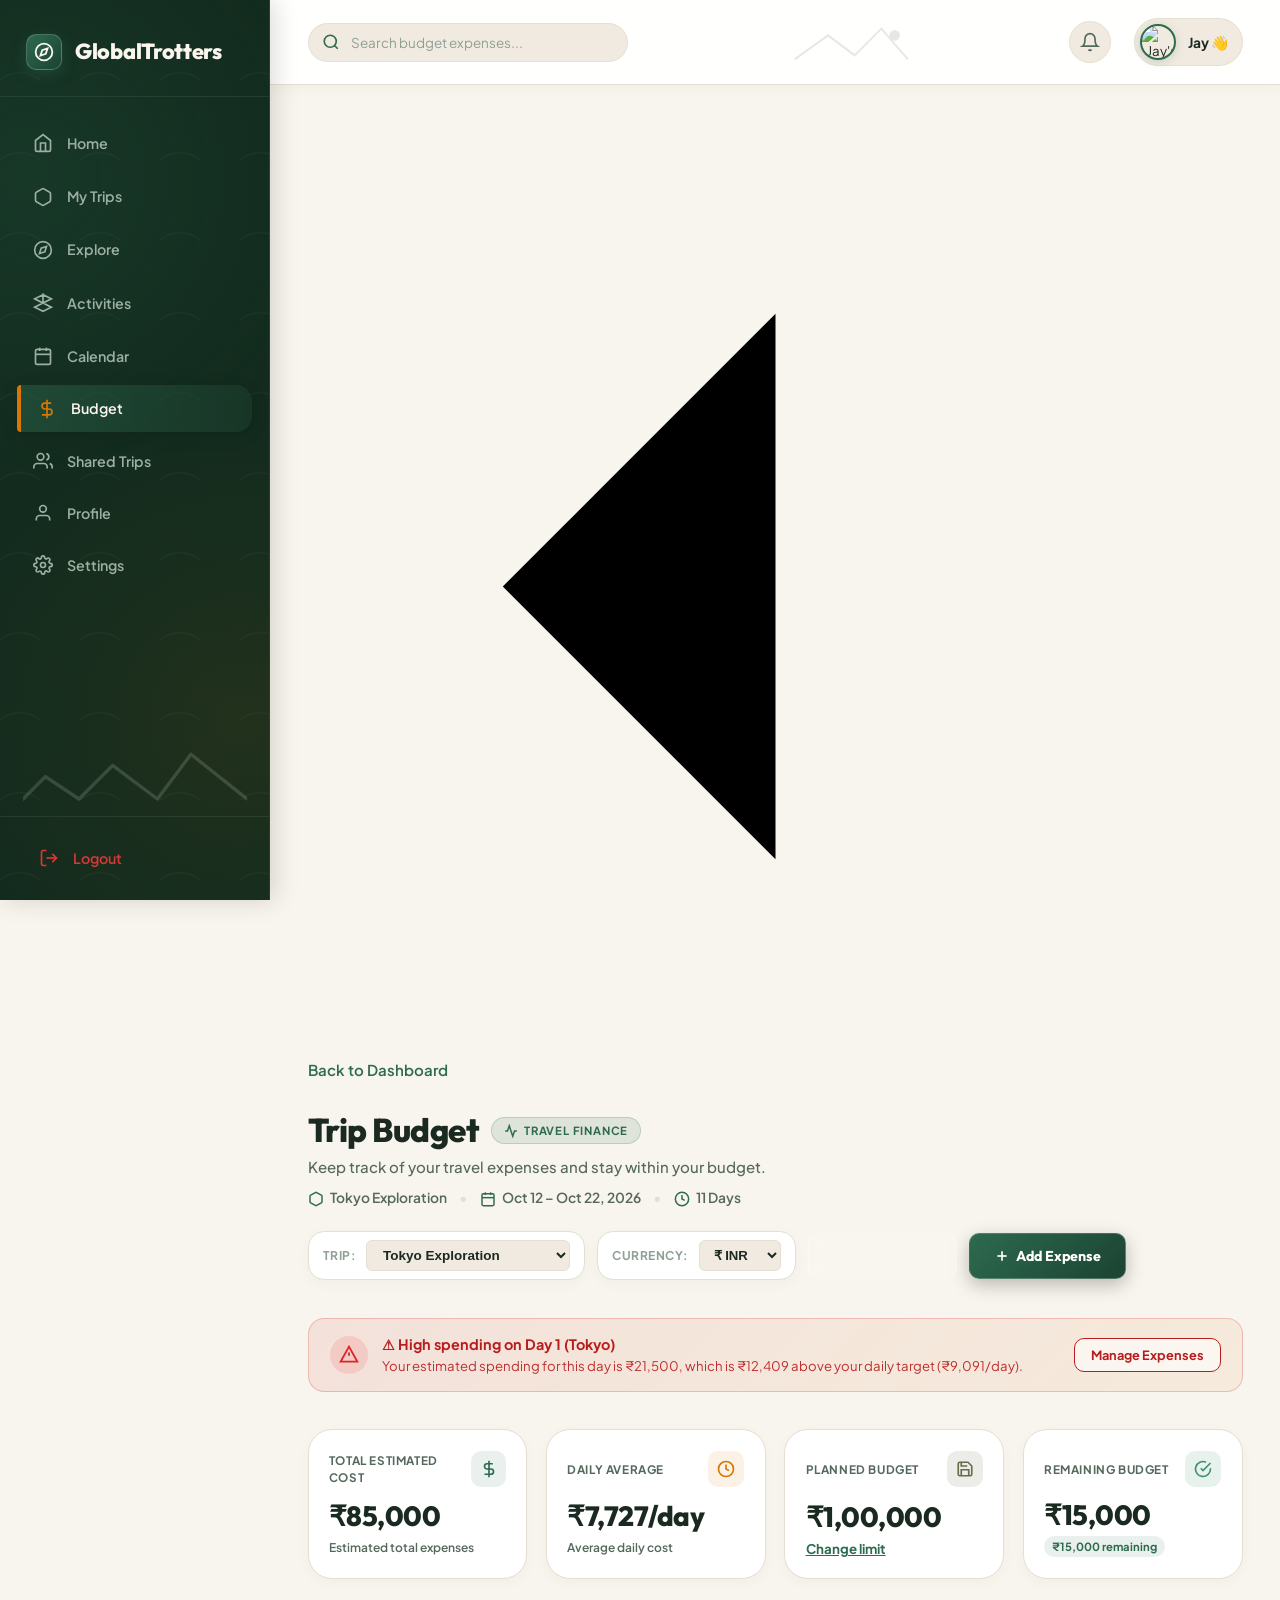
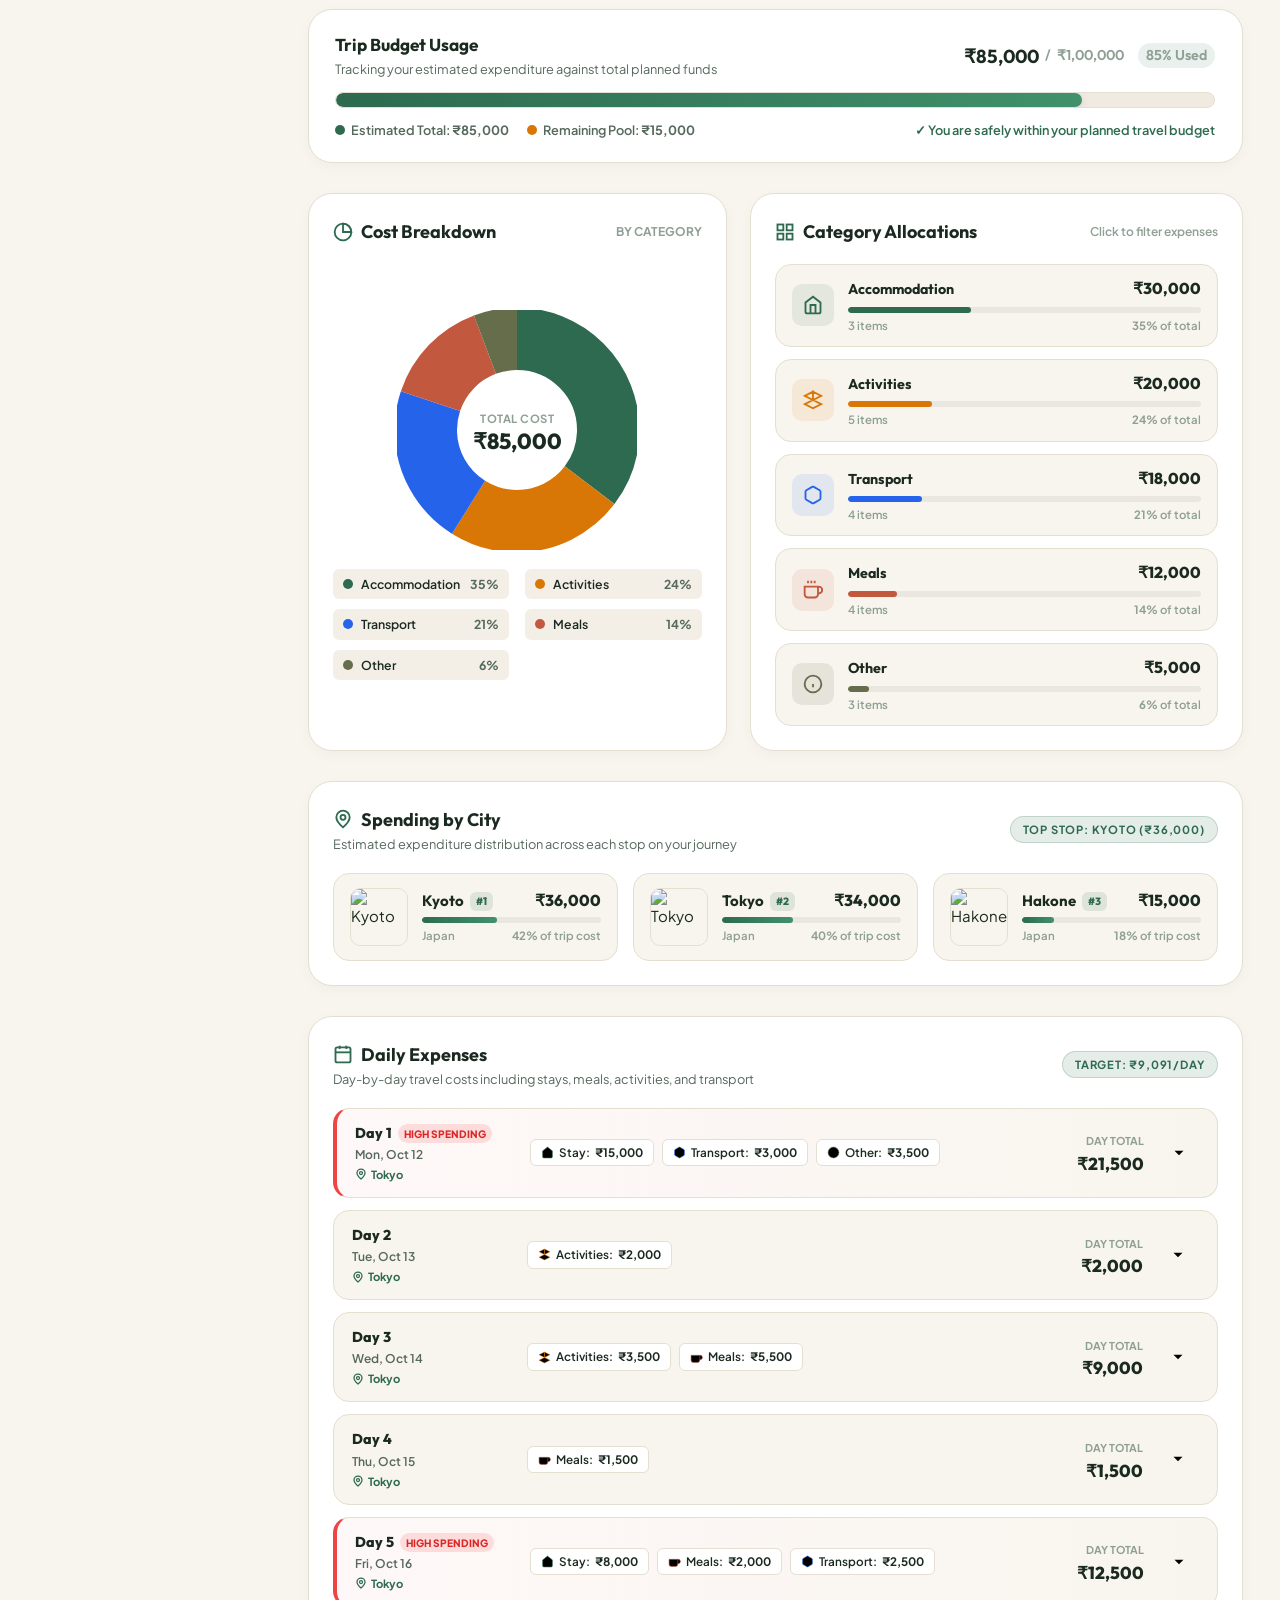
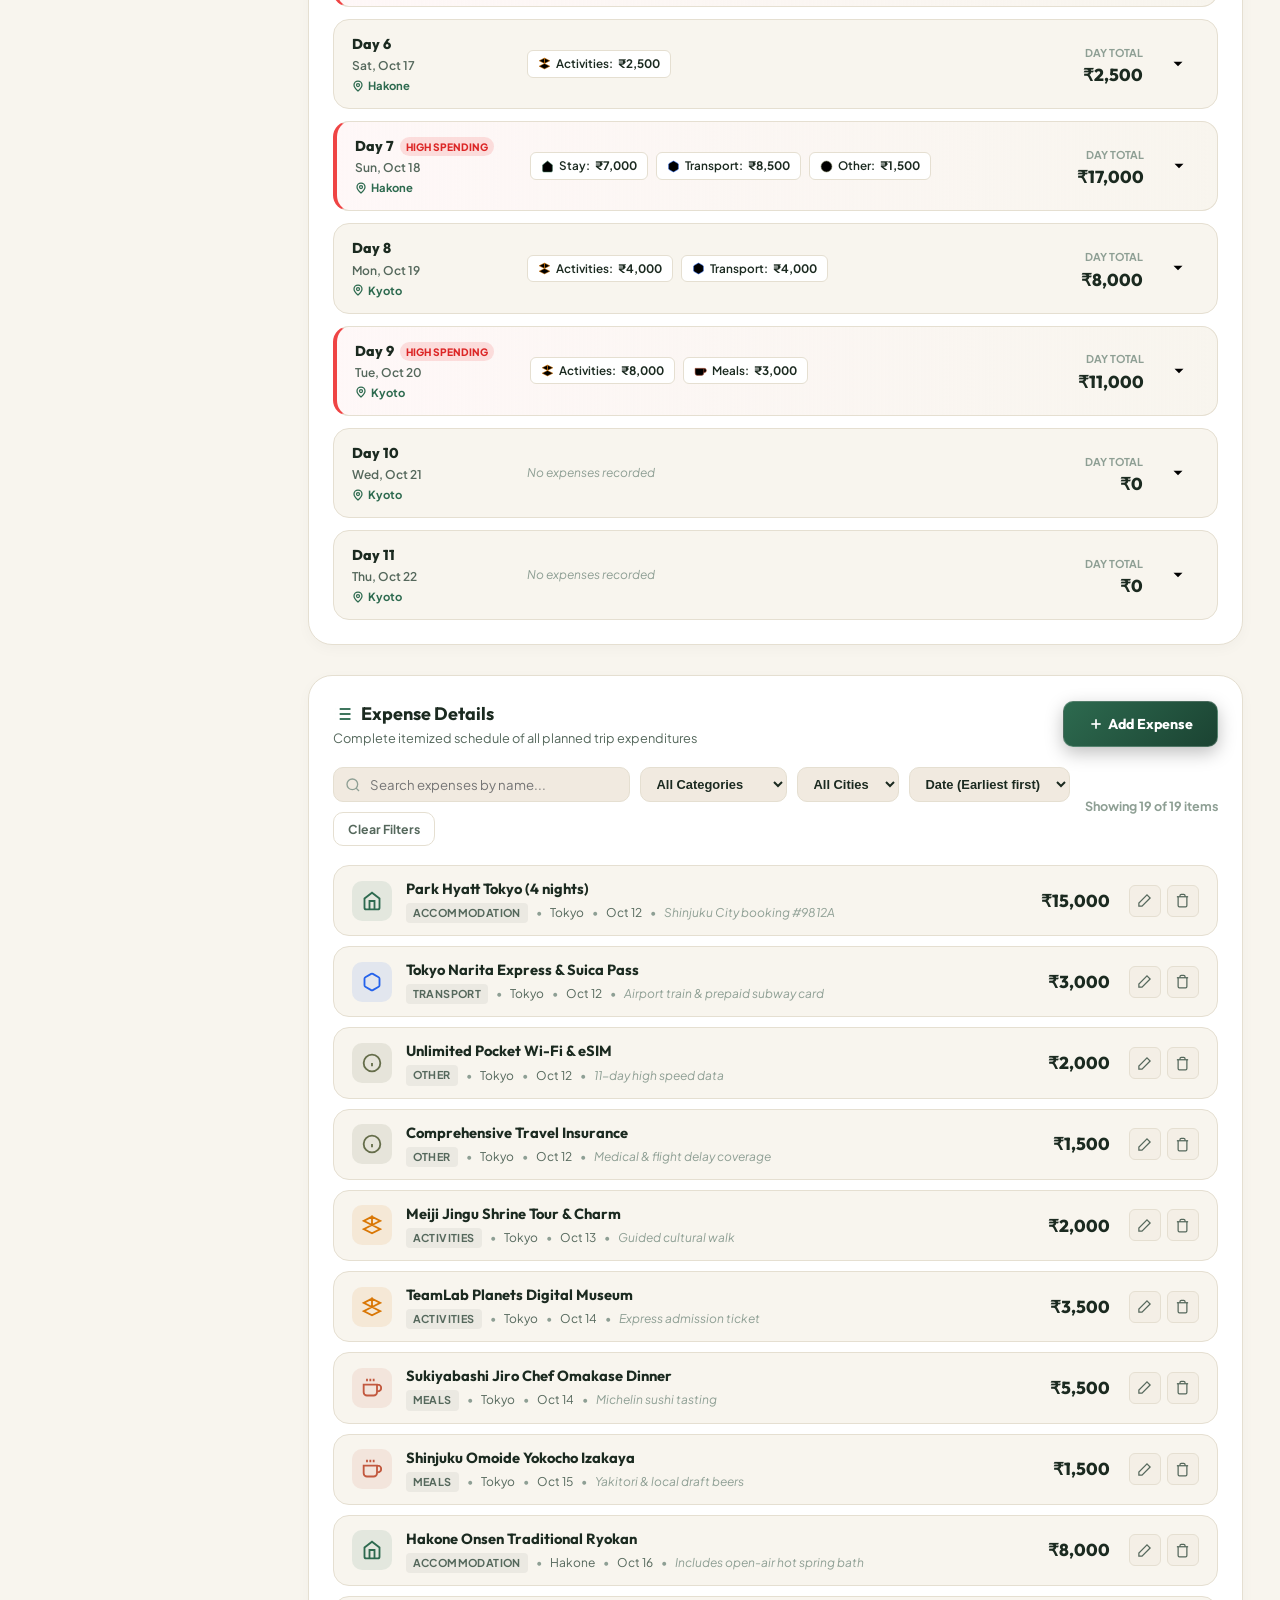
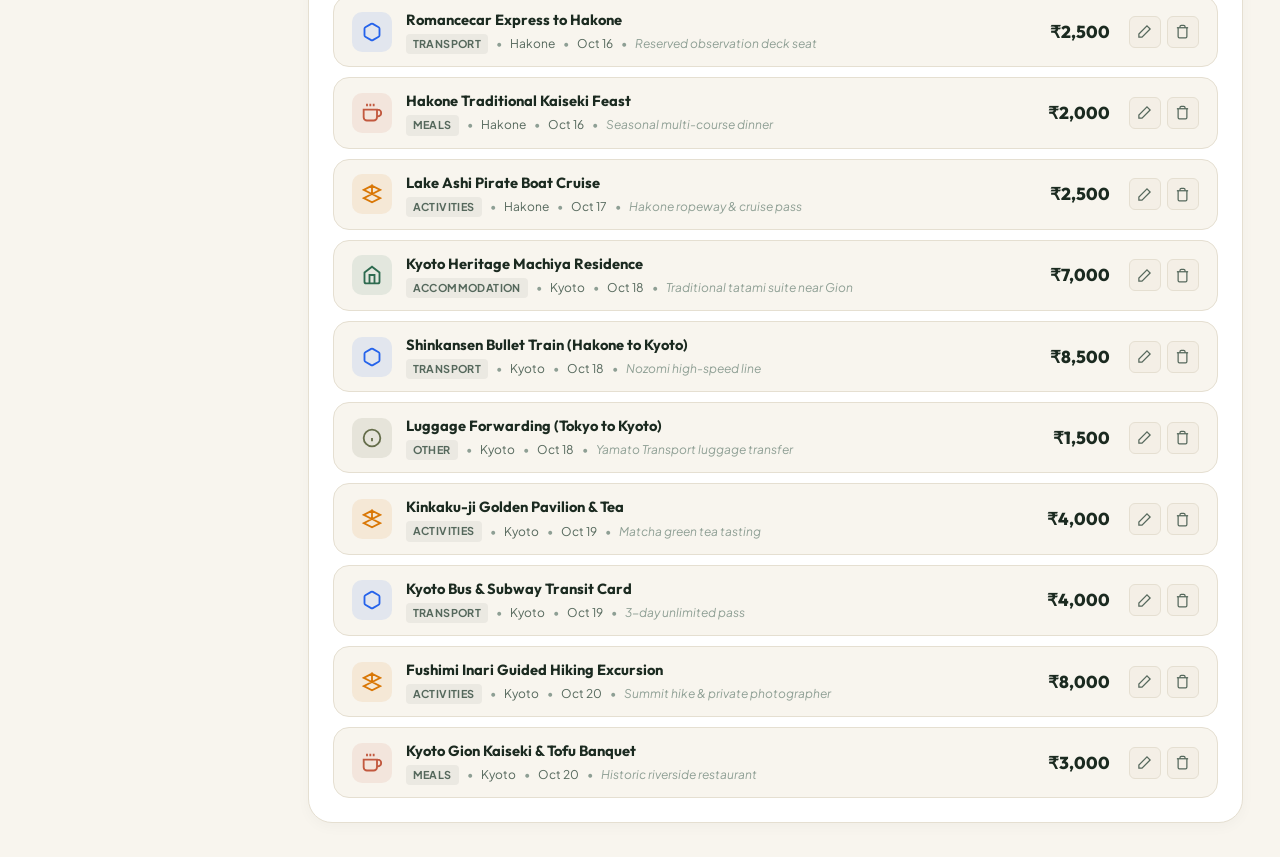
==== budget.html @ d1b59de5 "Trip Budget & Cost Breakdown Screen" ====
<!DOCTYPE html>
<html lang="en">
<head>
  <meta charset="UTF-8">
  <meta name="viewport" content="width=device-width, initial-scale=1.0">
  <meta name="description" content="GlobalTrotters Trip Budget - Track expenses, analyze category breakdowns, and stay on budget.">
  <title>GlobalTrotters - Trip Budget &amp; Cost Breakdown</title>
  <!-- Main design system tokens and sidebar styling -->
  <link rel="stylesheet" href="dashboard.css">
  <!-- Trip Budget specific styling -->
  <link rel="stylesheet" href="budget.css">
</head>
<body>

  <!-- Root Grid Container -->
  <div class="dashboard-container">

    <!-- SIDEBAR (LEFT) - DEEP FOREST GREEN & TRAVEL BRANDING -->
    <aside id="sidebar" class="sidebar">
      <div class="sidebar-logo">
        <div class="logo-icon">
          <svg viewBox="0 0 24 24">
            <circle cx="12" cy="12" r="10"/>
            <polygon points="16.24 7.76 14.12 14.12 7.76 16.24 9.88 9.88 16.24 7.76"/>
          </svg>
        </div>
        <span>GlobalTrotters</span>
      </div>

      <nav class="sidebar-nav" aria-label="Main Navigation">
        <a href="dashboard.html" class="nav-link">
          <svg viewBox="0 0 24 24"><path d="M3 9l9-7 9 7v11a2 2 0 0 1-2 2H5a2 2 0 0 1-2-2z"/><polyline points="9 22 9 12 15 12 15 22"/></svg>
          Home
        </a>
        <a href="dashboard.html" class="nav-link">
          <svg viewBox="0 0 24 24"><path d="M21 16V8a2 2 0 0 0-1-1.73l-7-4a2 2 0 0 0-2 0l-7 4A2 2 0 0 0 3 8v8a2 2 0 0 0 1 1.73l7 4a2 2 0 0 0 2 0l7-4A2 2 0 0 0 21 16z"/></svg>
          My Trips
        </a>
        <a href="explore.html" id="sidebarExploreLink" class="nav-link">
          <svg viewBox="0 0 24 24"><circle cx="12" cy="12" r="10"/><path d="M16.2 7.8l-2 6.4-6.4 2 2-6.4z"/></svg>
          Explore
        </a>
        <a href="activities.html" id="sidebarActivitiesLink" class="nav-link">
          <svg viewBox="0 0 24 24"><polygon points="12 2 2 7 12 12 22 7 12 2 12 12 22 17 12 22 2 17 12 12"/></svg>
          Activities
        </a>
        <button class="nav-link" onclick="showSimulatedAction('Navigated to Calendar')">
          <svg viewBox="0 0 24 24"><rect x="3" y="4" width="18" height="18" rx="2" ry="2"/><line x1="16" y1="2" x2="16" y2="6"/><line x1="8" y1="2" x2="8" y2="6"/><line x1="3" y1="10" x2="21" y2="10"/></svg>
          Calendar
        </button>
        <a href="budget.html" class="nav-link active">
          <svg viewBox="0 0 24 24"><line x1="12" y1="1" x2="12" y2="23"/><path d="M17 5H9.5a3.5 3.5 0 0 0 0 7h5a3.5 3.5 0 0 1 0 7H6"/></svg>
          Budget
        </a>
        <button class="nav-link" onclick="showSimulatedAction('Navigated to Shared Trips')">
          <svg viewBox="0 0 24 24"><path d="M17 21v-2a4 4 0 0 0-4-4H5a4 4 0 0 0-4 4v2"/><circle cx="9" cy="7" r="4"/><path d="M23 21v-2a4 4 0 0 0-3-3.87"/><path d="M16 3.13a4 4 0 0 1 0 7.75"/></svg>
          Shared Trips
        </button>
        <button class="nav-link" onclick="showSimulatedAction('Navigated to Profile')">
          <svg viewBox="0 0 24 24"><path d="M20 21v-2a4 4 0 0 0-4-4H8a4 4 0 0 0-4 4v2"/><circle cx="12" cy="7" r="4"/></svg>
          Profile
        </button>
        <button class="nav-link" onclick="showSimulatedAction('Navigated to Settings')">
          <svg viewBox="0 0 24 24"><circle cx="12" cy="12" r="3"/><path d="M19.4 15a1.65 1.65 0 0 0 .33 1.82l.06.06a2 2 0 1 1-2.83 2.83l-.06-.06a1.65 1.65 0 0 0-1.82-.33 1.65 1.65 0 0 0-1 1.51V21a2 2 0 0 1-4 0v-.09A1.65 1.65 0 0 0 9 19.4a1.65 1.65 0 0 0-1.82.33l-.06.06a2 2 0 1 1-2.83-2.83l.06-.06a1.65 1.65 0 0 0 .33-1.82 1.65 1.65 0 0 0-1.51-1H3a2 2 0 0 1 0-4h.09A1.65 1.65 0 0 0 4.6 9a1.65 1.65 0 0 0-.33-1.82l-.06-.06a2 2 0 1 1 2.83-2.83l.06.06a1.65 1.65 0 0 0 1.82.33H9a1.65 1.65 0 0 0 1-1.51V3a2 2 0 0 1 4 0v.09a1.65 1.65 0 0 0 1 1.51 1.65 1.65 0 0 0 1.82-.33l.06-.06a2 2 0 1 1 2.83 2.83l-.06.06a1.65 1.65 0 0 0-.33 1.82V9a1.65 1.65 0 0 0 1.51 1H21a2 2 0 0 1 0 4h-.09a1.65 1.65 0 0 0-1.51 1z"/></svg>
          Settings
        </button>
      </nav>

      <div class="sidebar-decor" style="padding: 0 1.5rem; opacity: 0.15;">
        <svg viewBox="0 0 100 30" style="width: 100%; fill: none; stroke: #FAF7F0; stroke-width: 1.5;">
          <path d="M0 25 L10 15 L25 25 L40 10 L60 25 L75 5 L100 25" stroke-linecap="round" stroke-linejoin="round"/>
        </svg>
      </div>

      <div class="sidebar-footer">
        <button class="nav-link" onclick="handleLogout()" style="color: var(--error);">
          <svg viewBox="0 0 24 24"><path d="M9 21H5a2 2 0 0 1-2-2V5a2 2 0 0 1 2-2h4"/><polyline points="16 17 21 12 16 7"/><line x1="21" y1="12" x2="9" y2="12"/></svg>
          Logout
        </button>
      </div>
    </aside>

    <!-- MAIN CONTENT AREA -->
    <main class="main-content">
      
      <!-- TOP HEADER BAR -->
      <header class="dashboard-header">
        <div class="header-left">
          <button class="menu-toggle-btn" onclick="toggleSidebar()" aria-label="Toggle Navigation Menu">
            <svg viewBox="0 0 24 24"><line x1="3" y1="12" x2="21" y2="12"/><line x1="3" y1="6" x2="21" y2="6"/><line x1="3" y1="18" x2="21" y2="18"/></svg>
          </button>
          
          <div class="search-bar">
            <svg viewBox="0 0 24 24"><circle cx="11" cy="11" r="8"/><line x1="21" y1="21" x2="16.65" y2="16.65"/></svg>
            <input type="text" id="topbarSearchInput" class="search-input" placeholder="Search budget expenses..." oninput="handleTableSearch(this.value)">
          </div>
        </div>

        <div class="header-decor-img" style="width: 140px; height: 40px; opacity: 0.1; display: flex; align-items: center; justify-content: center;" aria-hidden="true">
          <svg viewBox="0 0 100 30" style="width:100%; height:100%; fill:none; stroke:var(--text-primary); stroke-width: 1.5;">
            <path d="M10 28 L35 10 L55 25 L75 5 L95 28" />
            <circle cx="85" cy="10" r="4" fill="var(--text-primary)" stroke="none"/>
          </svg>
        </div>

        <div class="header-right">
          <!-- Notifications Center -->
          <button class="notification-bell-btn" onclick="toggleNotifications()" aria-label="Toggle notifications dropdown">
            <svg viewBox="0 0 24 24"><path d="M18 8A6 6 0 0 0 6 8c0 7-3 9-3 9h18s-3-2-3-9"/><path d="M13.73 21a2 2 0 0 1-3.46 0"/></svg>
            <span id="bellBadge" class="notification-badge" style="display: none;"></span>
          </button>

          <!-- Notification Dropdown Menu -->
          <div id="notificationDropdown" class="notification-dropdown">
            <div class="notification-header">
              <span>Notifications</span>
              <button class="clear-btn" onclick="clearNotifications()">Dismiss All</button>
            </div>
            <div id="notificationList" class="notification-list">
              <div class="notification-item unread">
                <span class="notification-item-text"><strong>Budget Alert:</strong> Day 4 activities currently exceed your daily target by ₹2,500.</span>
                <span class="notification-item-time">Just now</span>
              </div>
              <div class="notification-item">
                <span class="notification-item-text"><strong>Itinerary Saved:</strong> Latest expenses synced to your travel plan.</span>
                <span class="notification-item-time">1 hour ago</span>
              </div>
            </div>
          </div>

          <!-- User Profile Trigger -->
          <button class="profile-trigger" onclick="showSimulatedAction('Profile configurations clicked')">
            <div class="avatar-wrapper">
              <img src="https://images.unsplash.com/photo-1534528741775-53994a69daeb?auto=format&fit=crop&w=100&q=80" alt="Jay's avatar" class="avatar-img">
            </div>
            <span class="profile-name">Jay 👋</span>
          </button>
        </div>
      </header>

      <!-- WORKSPACE CONTAINER -->
      <div class="workspace-body">
        
        <!-- Back Navigation Link -->
        <div class="back-navigation">
          <a href="dashboard.html" class="btn-back">
            <svg viewBox="0 0 24 24"><line x1="19" y1="12" x2="5" y2="12"/><polyline points="12 19 5 12 12 5"/></svg>
            Back to Dashboard
          </a>
        </div>

        <!-- SKELETON LOADER STATE -->
        <div id="budgetSkeletonLoader" class="budget-skeleton-container">
          <div class="skeleton-pulse skeleton-box" style="height: 90px;"></div>
          <div class="skeleton-overview-row">
            <div class="skeleton-pulse skeleton-box"></div>
            <div class="skeleton-pulse skeleton-box"></div>
            <div class="skeleton-pulse skeleton-box"></div>
            <div class="skeleton-pulse skeleton-box"></div>
          </div>
          <div class="skeleton-pulse skeleton-box" style="height: 110px;"></div>
          <div class="skeleton-split-row">
            <div class="skeleton-pulse skeleton-split-box"></div>
            <div class="skeleton-pulse skeleton-split-box"></div>
          </div>
        </div>

        <!-- ERROR STATE CONTAINER (Hidden by default) -->
        <div id="budgetErrorState" class="budget-empty-state" style="display: none;">
          <div class="budget-empty-illustration" style="color: var(--error); background-color: var(--error-bg);">
            <svg viewBox="0 0 24 24"><circle cx="12" cy="12" r="10"/><line x1="12" y1="8" x2="12" y2="12"/><line x1="12" y1="16" x2="12.01" y2="16"/></svg>
          </div>
          <h3 class="budget-empty-title" id="errorTitle">Unable to Load Trip Budget</h3>
          <p class="budget-empty-subtext" id="errorMessage">We couldn't connect to the travel database. Please check your trip selection and try again.</p>
          <button class="btn-primary" onclick="window.location.reload()">Retry Loading</button>
        </div>

        <!-- MAIN BUDGET WORKSPACE CONTENT (Shown after load) -->
        <div id="budgetMainContent" style="display: none; display: flex; flex-direction: column; gap: 2rem;">
          
          <!-- 1. PAGE HEADER -->
          <header class="budget-page-header">
            <div class="budget-header-meta">
              <div class="budget-page-title-row">
                <h2 class="budget-page-title">Trip Budget</h2>
                <span class="budget-badge-pill">
                  <svg viewBox="0 0 24 24" style="width: 14px; height: 14px; stroke: currentColor; fill: none; stroke-width: 2.5;"><polyline points="22 12 18 12 15 21 9 3 6 12 2 12"/></svg>
                  Travel Finance
                </span>
              </div>
              <p class="budget-page-subtitle">Keep track of your travel expenses and stay within your budget.</p>
              
              <!-- Active Trip Context Strip -->
              <div class="trip-context-strip">
                <div class="trip-context-item">
                  <svg viewBox="0 0 24 24"><path d="M21 16V8a2 2 0 0 0-1-1.73l-7-4a2 2 0 0 0-2 0l-7 4A2 2 0 0 0 3 8v8a2 2 0 0 0 1 1.73l7 4a2 2 0 0 0 2 0l7-4A2 2 0 0 0 21 16z"/></svg>
                  <span id="tripNameText">Tokyo Exploration</span>
                </div>
                <span class="trip-context-divider">•</span>
                <div class="trip-context-item">
                  <svg viewBox="0 0 24 24"><rect x="3" y="4" width="18" height="18" rx="2" ry="2"/><line x1="16" y1="2" x2="16" y2="6"/><line x1="8" y1="2" x2="8" y2="6"/><line x1="3" y1="10" x2="21" y2="10"/></svg>
                  <span id="tripDatesText">12 Oct – 22 Oct 2026</span>
                </div>
                <span class="trip-context-divider">•</span>
                <div class="trip-context-item">
                  <svg viewBox="0 0 24 24"><circle cx="12" cy="12" r="10"/><polyline points="12 6 12 12 16 14"/></svg>
                  <span id="tripDurationText">11 Days</span>
                </div>
              </div>
            </div>

            <!-- Header Actions (Trip Selector, Currency, Add Expense, Edit Budget) -->
            <div class="budget-header-actions">
              <!-- Trip Switcher -->
              <div class="trip-selector-card">
                <label for="tripSelectorSelect">Trip:</label>
                <select id="tripSelectorSelect" class="trip-select-dropdown" onchange="handleTripSwitch(this.value)">
                  <!-- Populated dynamically -->
                </select>
              </div>

              <!-- Currency Switcher -->
              <div class="trip-selector-card">
                <label for="currencySelector">Currency:</label>
                <select id="currencySelector" class="currency-select-dropdown" onchange="handleCurrencyChange(this.value)">
                  <option value="INR" selected>₹ INR</option>
                  <option value="USD">$ USD</option>
                  <option value="EUR">€ EUR</option>
                  <option value="GBP">£ GBP</option>
                </select>
              </div>

              <!-- Action buttons -->
              <button class="btn-secondary" onclick="openEditBudgetModal()" title="Edit trip planned budget">
                <svg viewBox="0 0 24 24" style="width: 16px; height: 16px; stroke: currentColor; fill: none; stroke-width: 2.2; margin-right: 6px;"><path d="M11 4H4a2 2 0 0 0-2 2v14a2 2 0 0 0 2 2h14a2 2 0 0 0 2-2v-7"/><path d="M18.5 2.5a2.121 2.121 0 0 1 3 3L12 15l-4 1 1-4 9.5-9.5z"/></svg>
                Edit Budget
              </button>

              <button class="btn-primary" onclick="openAddExpenseModal()" title="Add new itemized expense">
                <svg viewBox="0 0 24 24" style="width: 16px; height: 16px; stroke: currentColor; fill: none; stroke-width: 2.5; margin-right: 6px;"><line x1="12" y1="5" x2="12" y2="19"/><line x1="5" y1="12" x2="19" y2="12"/></svg>
                Add Expense
              </button>
            </div>
          </header>

          <!-- 2. OVER-BUDGET & SAVINGS ALERTS BANNER -->
          <section id="budgetAlertBanner" class="budget-alert-banner info" style="display: none;">
            <div class="alert-left-content">
              <div class="alert-icon-box">
                <svg id="alertIconSvg" viewBox="0 0 24 24"><circle cx="12" cy="12" r="10"/><line x1="12" y1="8" x2="12" y2="12"/><line x1="12" y1="16" x2="12.01" y2="16"/></svg>
              </div>
              <div class="alert-text-body">
                <strong id="alertHeadingText">Budget Status Alert</strong>
                <p id="alertBodyText">Your estimated spending is within the planned budget.</p>
              </div>
            </div>
            <button class="alert-action-btn" id="alertActionBtn" onclick="openEditBudgetModal()">Adjust Budget</button>
          </section>

          <!-- 3. BUDGET OVERVIEW (4 SUMMARY CARDS) -->
          <section class="budget-overview-grid" aria-label="Budget Overview Metrics">
            
            <!-- Card 1: Total Estimated Cost -->
            <article class="budget-metric-card">
              <div class="metric-card-top">
                <span class="metric-card-label">Total Estimated Cost</span>
                <div class="metric-card-icon icon-estimated">
                  <svg viewBox="0 0 24 24"><line x1="12" y1="1" x2="12" y2="23"/><path d="M17 5H9.5a3.5 3.5 0 0 0 0 7h5a3.5 3.5 0 0 1 0 7H6"/></svg>
                </div>
              </div>
              <div class="metric-card-value" id="cardTotalEstimatedCost">₹85,000</div>
              <div class="metric-card-sub" style="color: var(--text-secondary);">
                <span>Estimated total expenses</span>
              </div>
            </article>

            <!-- Card 2: Daily Average -->
            <article class="budget-metric-card">
              <div class="metric-card-top">
                <span class="metric-card-label">Daily Average</span>
                <div class="metric-card-icon icon-daily">
                  <svg viewBox="0 0 24 24"><circle cx="12" cy="12" r="10"/><polyline points="12 6 12 12 16 14"/></svg>
                </div>
              </div>
              <div class="metric-card-value" id="cardDailyAverageCost">₹7,083/day</div>
              <div class="metric-card-sub" style="color: var(--text-secondary);">
                <span>Average daily cost</span>
              </div>
            </article>

            <!-- Card 3: Planned Budget -->
            <article class="budget-metric-card">
              <div class="metric-card-top">
                <span class="metric-card-label">Planned Budget</span>
                <div class="metric-card-icon icon-planned">
                  <svg viewBox="0 0 24 24"><path d="M19 21H5a2 2 0 0 1-2-2V5a2 2 0 0 1 2-2h11l5 5v11a2 2 0 0 1-2 2z"/><polyline points="17 21 17 13 7 13 7 21"/><polyline points="7 3 7 8 15 8"/></svg>
                </div>
              </div>
              <div class="metric-card-value" id="cardPlannedBudget">₹100,000</div>
              <div class="metric-card-sub">
                <button onclick="openEditBudgetModal()" style="background: none; border: none; color: var(--primary); font-weight: 700; cursor: pointer; text-decoration: underline; padding: 0;">Change limit</button>
              </div>
            </article>

            <!-- Card 4: Remaining Budget -->
            <article class="budget-metric-card">
              <div class="metric-card-top">
                <span class="metric-card-label">Remaining Budget</span>
                <div class="metric-card-icon icon-remaining">
                  <svg viewBox="0 0 24 24"><path d="M22 11.08V12a10 10 0 1 1-5.93-9.14"/><polyline points="22 4 12 14.01 9 11.01"/></svg>
                </div>
              </div>
              <div class="metric-card-value" id="cardRemainingBudget">₹15,000</div>
              <div class="metric-card-sub" id="cardRemainingSubContainer">
                <span class="status-pill-remaining" id="cardRemainingStatusPill">Within Budget</span>
              </div>
            </article>

          </section>

          <!-- 4. TRIP BUDGET USAGE PROGRESS BAR -->
          <section class="budget-progress-section" aria-label="Trip Budget Usage Progress">
            <div class="budget-progress-header">
              <div class="progress-header-left">
                <h3>Trip Budget Usage</h3>
                <p>Tracking your estimated expenditure against total planned funds</p>
              </div>
              <div class="progress-amount-ratio">
                <strong id="progressRatioSpent">₹85,000</strong>
                <span>/</span>
                <span id="progressRatioTotal">₹100,000</span>
                <span class="status-pill-remaining" id="progressPercentBadge" style="margin-left: 8px;">85% Used</span>
              </div>
            </div>

            <!-- Multi-colored visual bar -->
            <div class="budget-progress-track">
              <div id="budgetProgressBarFill" class="budget-progress-fill status-good" style="width: 85%;"></div>
            </div>

            <div class="budget-progress-meta-row">
              <div class="progress-legend-items">
                <div class="progress-legend-item">
                  <span class="legend-dot" style="background-color: var(--primary);"></span>
                  <span>Estimated Total: <strong id="progressMetaSpent">₹85,000</strong></span>
                </div>
                <div class="progress-legend-item">
                  <span class="legend-dot" style="background-color: var(--accent);"></span>
                  <span>Remaining Pool: <strong id="progressMetaRemaining">₹15,000</strong></span>
                </div>
              </div>
              <div id="progressStatusGuidance" style="font-weight: 600; color: var(--primary);">
                ✓ Your trip plan is currently within budget
              </div>
            </div>
          </section>

          <!-- 5. COST BREAKDOWN & DONUT CHART SPLIT GRID -->
          <section class="cost-breakdown-split-grid" aria-label="Cost Breakdown by Category">
            
            <!-- Left Card: Category Breakdown Chart -->
            <article class="breakdown-chart-card">
              <div class="section-card-title-row">
                <h3 class="section-card-title">
                  <svg viewBox="0 0 24 24"><circle cx="12" cy="12" r="10"/><path d="M12 2a10 10 0 0 1 10 10h-10z"/></svg>
                  Cost Breakdown
                </h3>
                <span style="font-size: 0.8rem; font-weight: 700; color: var(--text-muted);">BY CATEGORY</span>
              </div>

              <!-- Interactive Donut Chart -->
              <div class="chart-visual-wrapper">
                <div class="donut-svg-container">
                  <svg class="donut-svg" id="donutSvg" viewBox="0 0 100 100">
                    <!-- Segments rendered dynamically by JS -->
                  </svg>
                  <div class="donut-center-info">
                    <span class="donut-center-label">Total Cost</span>
                    <span class="donut-center-amount" id="donutCenterAmount">₹85,000</span>
                  </div>
                </div>

                <!-- Dynamic Chart Legend Grid -->
                <div class="chart-legend-grid" id="chartLegendGrid">
                  <!-- Populated dynamically -->
                </div>
              </div>
            </article>

            <!-- Right Card: Category Details with Mini Progress Bars -->
            <article class="breakdown-categories-card">
              <div class="section-card-title-row">
                <h3 class="section-card-title">
                  <svg viewBox="0 0 24 24"><rect x="3" y="3" width="7" height="7"/><rect x="14" y="3" width="7" height="7"/><rect x="14" y="14" width="7" height="7"/><rect x="3" y="14" width="7" height="7"/></svg>
                  Category Allocations
                </h3>
                <span style="font-size: 0.8rem; font-weight: 600; color: var(--text-muted);">Click to filter expenses</span>
              </div>

              <!-- 5 Categories List -->
              <div class="categories-list-grid" id="categoryDetailsGrid">
                <!-- Populated dynamically by budget.js -->
              </div>
            </article>

          </section>

          <!-- 6. SPENDING BY CITY SECTION -->
          <section class="city-spending-section" aria-label="Spending by City">
            <div class="section-card-title-row">
              <div>
                <h3 class="section-card-title">
                  <svg viewBox="0 0 24 24"><path d="M12 2a8 8 0 0 0-8 8c0 5.25 8 12 8 12s8-6.75 8-12a8 8 0 0 0-8-8z"/><circle cx="12" cy="10" r="3"/></svg>
                  Spending by City
                </h3>
                <p style="font-size: 0.85rem; color: var(--text-secondary); margin-top: 2px;">Estimated expenditure distribution across each stop on your journey</p>
              </div>
              <span class="budget-badge-pill" id="mostExpensiveCityBadge">Top Stop: Loading...</span>
            </div>

            <!-- City horizontal cards grid -->
            <div class="city-spending-grid" id="citySpendingGrid">
              <!-- Populated dynamically by budget.js -->
            </div>
          </section>

          <!-- 7. DAILY COST BREAKDOWN ("DAILY EXPENSES") SECTION -->
          <section class="daily-expenses-section" aria-label="Daily Expenses Breakdown">
            <div class="section-card-title-row">
              <div>
                <h3 class="section-card-title">
                  <svg viewBox="0 0 24 24"><rect x="3" y="4" width="18" height="18" rx="2" ry="2"/><line x1="16" y1="2" x2="16" y2="6"/><line x1="8" y1="2" x2="8" y2="6"/><line x1="3" y1="10" x2="21" y2="10"/></svg>
                  Daily Expenses
                </h3>
                <p style="font-size: 0.85rem; color: var(--text-secondary); margin-top: 2px;">Day-by-day travel costs including stays, meals, activities, and transport</p>
              </div>
              <div style="display: flex; align-items: center; gap: 8px;">
                <span class="budget-badge-pill" id="dailyBudgetLimitBadge">Target: ₹7,083/day</span>
              </div>
            </div>

            <!-- Daily Visual Cards List -->
            <div class="daily-cards-container" id="dailyExpensesContainer">
              <!-- Populated dynamically by budget.js -->
            </div>
          </section>

          <!-- 8. EXPENSE DETAILS (FILTERABLE & SEARCHABLE ITEM LIST) -->
          <section class="expense-details-section" aria-label="Itemized Expense Details">
            <div class="section-card-title-row">
              <div>
                <h3 class="section-card-title">
                  <svg viewBox="0 0 24 24"><line x1="8" y1="6" x2="21" y2="6"/><line x1="8" y1="12" x2="21" y2="12"/><line x1="8" y1="18" x2="21" y2="18"/><line x1="3" y1="6" x2="3.01" y2="6"/><line x1="3" y1="12" x2="3.01" y2="12"/><line x1="3" y1="18" x2="3.01" y2="18"/></svg>
                  Expense Details
                </h3>
                <p style="font-size: 0.85rem; color: var(--text-secondary); margin-top: 2px;">Complete itemized schedule of all planned trip expenditures</p>
              </div>
              <button class="btn-primary" onclick="openAddExpenseModal()">
                <svg viewBox="0 0 24 24" style="width:16px; height:16px; fill:none; stroke:currentColor; stroke-width:2.5; margin-right:4px;"><line x1="12" y1="5" x2="12" y2="19"/><line x1="5" y1="12" x2="19" y2="12"/></svg>
                Add Expense
              </button>
            </div>

            <!-- Filter Toolbar -->
            <div class="filter-toolbar-row" id="expenseFilterToolbar">
              <div class="filter-toolbar-left">
                <!-- Search box -->
                <div class="filter-search-box">
                  <svg viewBox="0 0 24 24"><circle cx="11" cy="11" r="8"/><line x1="21" y1="21" x2="16.65" y2="16.65"/></svg>
                  <input type="text" id="expenseSearchInput" class="filter-search-input" placeholder="Search expenses by name..." oninput="handleTableSearch(this.value)">
                </div>

                <!-- Category Filter Dropdown -->
                <select id="filterCategorySelect" class="filter-select" onchange="handleTableCategoryFilter(this.value)">
                  <option value="All">All Categories</option>
                  <option value="Transport">Transport</option>
                  <option value="Accommodation">Accommodation</option>
                  <option value="Activities">Activities</option>
                  <option value="Meals">Meals</option>
                  <option value="Other">Other</option>
                </select>

                <!-- City Filter Dropdown -->
                <select id="filterCitySelect" class="filter-select" onchange="handleTableCityFilter(this.value)">
                  <option value="All">All Cities</option>
                  <!-- Populated dynamically -->
                </select>

                <!-- Sort dropdown -->
                <select id="sortExpensesSelect" class="filter-select" onchange="handleTableSort(this.value)">
                  <option value="date_asc">Date (Earliest first)</option>
                  <option value="date_desc">Date (Latest first)</option>
                  <option value="cost_desc">Highest Cost</option>
                  <option value="cost_asc">Lowest Cost</option>
                  <option value="name_asc">Name A-Z</option>
                </select>

                <button class="btn-clear-table-filters" onclick="clearTableFilters()">Clear Filters</button>
              </div>

              <div class="filter-toolbar-right">
                <span id="tableItemCountText" style="font-size: 0.84rem; font-weight: 700; color: var(--text-muted);">Showing 0 items</span>
              </div>
            </div>

            <!-- Itemized Expenses List -->
            <div class="expense-items-list" id="expenseItemsList">
              <!-- Populated dynamically by budget.js -->
            </div>

            <!-- Empty Search Results in Table -->
            <div id="emptyTableState" class="budget-empty-state" style="display: none; padding: 2.5rem 1rem;">
              <div class="budget-empty-illustration" style="width: 52px; height: 52px;">
                <svg viewBox="0 0 24 24"><circle cx="11" cy="11" r="8"/><line x1="21" y1="21" x2="16.65" y2="16.65"/></svg>
              </div>
              <h4 class="budget-empty-title" style="font-size: 1.15rem;">No matching expenses found</h4>
              <p class="budget-empty-subtext" style="font-size: 0.85rem; margin-bottom: 1rem;">Try adjusting your filter keywords or category selection.</p>
              <button class="btn-secondary" onclick="clearTableFilters()">Reset Filters</button>
            </div>
          </section>

          <!-- 9. OVERALL TRIP EMPTY STATE (Shown only if trip has 0 expenses) -->
          <div id="budgetZeroState" class="budget-empty-state" style="display: none;">
            <div class="budget-empty-illustration">
              <svg viewBox="0 0 24 24"><line x1="12" y1="1" x2="12" y2="23"/><path d="M17 5H9.5a3.5 3.5 0 0 0 0 7h5a3.5 3.5 0 0 1 0 7H6"/></svg>
            </div>
            <h3 class="budget-empty-title">Your budget is waiting to be planned.</h3>
            <p class="budget-empty-subtext">Add stays, activities, meals, and transportation costs to see your complete trip budget.</p>
            <div style="display: flex; gap: 12px; flex-wrap: wrap;">
              <button class="btn-primary" onclick="openAddExpenseModal()">Add Expenses</button>
              <a href="#" id="zeroStateItineraryBtn" class="btn-secondary">View Itinerary Builder</a>
            </div>
          </div>

        </div>

      </div>

    </main>

  </div>

  <!-- ADD / EDIT EXPENSE MODAL -->
  <div id="expenseModal" class="modal-backdrop" onclick="closeExpenseModalOnBackdrop(event)">
    <div class="budget-modal-card">
      <button class="modal-close-btn" onclick="closeExpenseModal()" aria-label="Close modal">
        <svg viewBox="0 0 24 24"><line x1="18" y1="6" x2="6" y2="18"/><line x1="6" y1="6" x2="18" y2="18"/></svg>
      </button>

      <h3 class="modal-title" id="expenseModalTitle">Add Trip Expense</h3>
      <p class="modal-subtitle">Add estimated or actual expenditure for your travel itinerary.</p>

      <form id="expenseForm" onsubmit="handleExpenseFormSubmit(event)">
        <input type="hidden" id="modalExpenseId" value="">

        <!-- Expense Title -->
        <div class="form-group" style="margin-bottom: 1.15rem;">
          <label for="expenseTitleInput" class="form-label">Expense Title / Item</label>
          <div class="input-wrapper">
            <svg class="input-icon" viewBox="0 0 24 24"><line x1="12" y1="1" x2="12" y2="23"/><path d="M17 5H9.5a3.5 3.5 0 0 0 0 7h5a3.5 3.5 0 0 1 0 7H6"/></svg>
            <input type="text" id="expenseTitleInput" class="form-input" placeholder="e.g. Park Hyatt Hotel Stay" required>
          </div>
        </div>

        <!-- Category Picker Grid -->
        <div class="form-group" style="margin-bottom: 1.15rem;">
          <label class="form-label">Category</label>
          <div class="category-picker-grid">
            <label class="category-radio-btn selected" data-cat="Accommodation" onclick="selectModalCategory('Accommodation', this)">
              <input type="radio" name="expenseCategoryRadio" value="Accommodation" checked>
              <svg viewBox="0 0 24 24" style="stroke: var(--primary);"><path d="M3 9l9-7 9 7v11a2 2 0 0 1-2 2H5a2 2 0 0 1-2-2z"/><polyline points="9 22 9 12 15 12 15 22"/></svg>
              <span>Stay</span>
            </label>
            <label class="category-radio-btn" data-cat="Activities" onclick="selectModalCategory('Activities', this)">
              <input type="radio" name="expenseCategoryRadio" value="Activities">
              <svg viewBox="0 0 24 24" style="stroke: var(--accent);"><polygon points="12 2 2 7 12 12 22 7 12 2 12 12 22 17 12 22 2 17 12 12"/></svg>
              <span>Activities</span>
            </label>
            <label class="category-radio-btn" data-cat="Transport" onclick="selectModalCategory('Transport', this)">
              <input type="radio" name="expenseCategoryRadio" value="Transport">
              <svg viewBox="0 0 24 24" style="stroke: #2563EB;"><path d="M21 16V8a2 2 0 0 0-1-1.73l-7-4a2 2 0 0 0-2 0l-7 4A2 2 0 0 0 3 8v8a2 2 0 0 0 1 1.73l7 4a2 2 0 0 0 2 0l7-4A2 2 0 0 0 21 16z"/></svg>
              <span>Transport</span>
            </label>
            <label class="category-radio-btn" data-cat="Meals" onclick="selectModalCategory('Meals', this)">
              <input type="radio" name="expenseCategoryRadio" value="Meals">
              <svg viewBox="0 0 24 24" style="stroke: var(--accent-terracotta);"><path d="M18 8h1a4 4 0 0 1 0 8h-1M2 8h16v9a4 4 0 0 1-4 4H6a4 4 0 0 1-4-4V8zM6 1v3M10 1v3M14 1v3"/></svg>
              <span>Meals</span>
            </label>
            <label class="category-radio-btn" data-cat="Other" onclick="selectModalCategory('Other', this)">
              <input type="radio" name="expenseCategoryRadio" value="Other">
              <svg viewBox="0 0 24 24" style="stroke: var(--accent-olive);"><circle cx="12" cy="12" r="10"/><line x1="12" y1="16" x2="12" y2="12"/><line x1="12" y1="8" x2="12.01" y2="8"/></svg>
              <span>Other</span>
            </label>
          </div>
        </div>

        <!-- City and Date Grid -->
        <div class="modal-form-grid">
          <div class="form-group" style="margin-bottom: 1.15rem;">
            <label for="modalExpenseCitySelect" class="form-label">City / Destination</label>
            <div class="input-wrapper">
              <select id="modalExpenseCitySelect" class="form-input" style="padding-left: 14px;" required>
                <!-- Populated dynamically -->
              </select>
            </div>
          </div>
          <div class="form-group" style="margin-bottom: 1.15rem;">
            <label for="modalExpenseDateInput" class="form-label">Expense Date</label>
            <div class="input-wrapper">
              <input type="date" id="modalExpenseDateInput" class="form-input" style="padding-left: 14px;" required>
            </div>
          </div>
        </div>

        <!-- Amount & Currency -->
        <div class="form-group" style="margin-bottom: 1.5rem;">
          <label for="modalExpenseAmountInput" class="form-label">Estimated Cost Amount</label>
          <div class="input-wrapper">
            <svg class="input-icon" viewBox="0 0 24 24"><line x1="12" y1="1" x2="12" y2="23"/><path d="M17 5H9.5a3.5 3.5 0 0 0 0 7h5a3.5 3.5 0 0 1 0 7H6"/></svg>
            <input type="number" id="modalExpenseAmountInput" class="form-input" placeholder="e.g. 5000" min="0" step="any" required>
          </div>
        </div>

        <!-- Submit Button -->
        <button type="submit" class="submit-btn" id="expenseSubmitBtn">
          <span class="btn-text" id="expenseSubmitBtnText">Save Expense</span>
          <span class="btn-spinner" aria-hidden="true"></span>
          <svg class="btn-success-icon" viewBox="0 0 24 24" aria-hidden="true">
            <polyline points="20 6 9 17 4 12"/>
          </svg>
        </button>
      </form>
    </div>
  </div>

  <!-- EDIT PLANNED BUDGET MODAL -->
  <div id="budgetModal" class="modal-backdrop" onclick="closeBudgetModalOnBackdrop(event)">
    <div class="budget-modal-card">
      <button class="modal-close-btn" onclick="closeBudgetModal()" aria-label="Close modal">
        <svg viewBox="0 0 24 24"><line x1="18" y1="6" x2="6" y2="18"/><line x1="6" y1="6" x2="18" y2="18"/></svg>
      </button>

      <h3 class="modal-title">Edit Planned Budget</h3>
      <p class="modal-subtitle">Set your total target spending limit for this journey.</p>

      <form id="budgetForm" onsubmit="handleBudgetFormSubmit(event)">
        <div class="form-group" style="margin-bottom: 1.5rem;">
          <label for="modalPlannedBudgetInput" class="form-label">Planned Trip Budget</label>
          <div class="input-wrapper">
            <svg class="input-icon" viewBox="0 0 24 24"><line x1="12" y1="1" x2="12" y2="23"/><path d="M17 5H9.5a3.5 3.5 0 0 0 0 7h5a3.5 3.5 0 0 1 0 7H6"/></svg>
            <input type="number" id="modalPlannedBudgetInput" class="form-input" placeholder="e.g. 100000" min="1" step="any" required>
          </div>
        </div>

        <button type="submit" class="submit-btn" id="budgetSubmitBtn">
          <span class="btn-text">Update Budget Limit</span>
          <span class="btn-spinner" aria-hidden="true"></span>
          <svg class="btn-success-icon" viewBox="0 0 24 24" aria-hidden="true">
            <polyline points="20 6 9 17 4 12"/>
          </svg>
        </button>
      </form>
    </div>
  </div>

  <!-- CONFIRM DELETE EXPENSE MODAL -->
  <div id="deleteExpenseConfirmModal" class="modal-backdrop" onclick="closeDeleteModalOnBackdrop(event)">
    <div class="modal-confirm-card">
      <div class="modal-confirm-icon">
        <svg viewBox="0 0 24 24"><polyline points="3 6 5 6 21 6"/><path d="M19 6v14a2 2 0 0 1-2 2H7a2 2 0 0 1-2-2V6m3 0V4a2 2 0 0 1 2-2h4a2 2 0 0 1 2 2v2"/><line x1="10" y1="11" x2="10" y2="17"/><line x1="14" y1="11" x2="14" y2="17"/></svg>
      </div>
      <h3 class="modal-confirm-title">Remove Expense?</h3>
      <p class="modal-confirm-text">Are you sure you want to delete <strong id="deleteExpenseName">this expense</strong> from your trip budget?</p>
      
      <div class="modal-confirm-actions">
        <button class="btn-confirm-cancel" onclick="closeDeleteExpenseModal()">Cancel</button>
        <button class="btn-confirm-delete" id="btnConfirmDeleteExpenseAction">Delete Expense</button>
      </div>
    </div>
  </div>

  <!-- Shared Global JS (Contains notifications and helpers) -->
  <script src="dashboard.js"></script>
  <!-- Trip Budget Logic -->
  <script src="budget.js"></script>
</body>
</html>
---- dashboard.css ----
@import url('https://fonts.googleapis.com/css2?family=Outfit:wght@400;500;600;700;800&family=Plus+Jakarta+Sans:wght@400;500;600;700&display=swap');

/* ==========================================================================
   GlobalTrotters Dashboard - Nature-Inspired Travel Aesthetic Design System
   ========================================================================== */

:root {
  --font-brand: 'Outfit', -apple-system, BlinkMacSystemFont, sans-serif;
  --font-body: 'Plus Jakarta Sans', -apple-system, BlinkMacSystemFont, sans-serif;

  /* Color Palette - Nature & Illustrated Adventure */
  --bg-main: #F8F5EE;            /* Soft warm cream canvas */
  --bg-card: #FFFFFF;            /* Pure white card backgrounds */
  --bg-card-subtle: #F4EFE6;     /* Cream tint for inner containers */
  --bg-input: #F1EAE0;           /* Warm beige inputs */
  --bg-sidebar: #122B1E;         /* Deep forest green sidebar */
  --bg-sidebar-active: #1C3D2C;  /* Active link hover highlight */

  --primary: #2D6A4F;            /* Sage Green primary */
  --primary-hover: #1C4533;
  --primary-light: #40916C;
  --primary-glow: rgba(45, 106, 79, 0.12);

  --accent: #D97706;             /* Warm Gold/Amber accent */
  --accent-glow: rgba(217, 119, 6, 0.1);
  --accent-terracotta: #C2593F;  /* Warm Terracotta accent */
  --accent-olive: #656D4A;       /* Earthy Olive accent */

  --text-primary: #1B2A20;       /* High-contrast forest charcoal */
  --text-secondary: #55685C;     /* Muted sage charcoal */
  --text-muted: #8E9F94;         /* Soft grey text */
  --text-on-dark: #FAF6EE;       /* Warm cream on dark green */

  --border: #E5DFD1;             /* Delicate warm beige border line */
  --border-focus: #2D6A4F;       /* Sage focus stroke */

  --error: #D93838;
  --error-bg: rgba(217, 56, 56, 0.08);
  --success: #2D6A4F;
  --success-bg: rgba(45, 106, 79, 0.08);

  --radius-xs: 6px;
  --radius-sm: 10px;
  --radius-md: 16px;
  --radius-lg: 24px;             /* Extra rounded cards matching reference design */
  --radius-full: 9999px;

  --transition-fast: 0.2s cubic-bezier(0.4, 0, 0.2, 1);
  --transition-normal: 0.3s cubic-bezier(0.4, 0, 0.2, 1);
  --transition-slow: 0.5s cubic-bezier(0.4, 0, 0.2, 1);

  --shadow-sm: 0 4px 14px rgba(18, 43, 30, 0.03);
  --shadow-md: 0 10px 30px rgba(18, 43, 30, 0.06);
  --shadow-lg: 0 18px 42px rgba(18, 43, 30, 0.1);
}

/* Global Reset */
*, *::before, *::after {
  box-sizing: border-box;
  margin: 0;
  padding: 0;
}

html, body {
  min-height: 100vh;
  background-color: var(--bg-main);
  color: var(--text-primary);
  font-family: var(--font-body);
  font-size: 15px;
  line-height: 1.5;
  -webkit-font-smoothing: antialiased;
  overflow-x: hidden;
}

/* Custom Scrollbars */
::-webkit-scrollbar {
  width: 7px;
  height: 7px;
}

::-webkit-scrollbar-track {
  background: var(--bg-main);
}

::-webkit-scrollbar-thumb {
  background: #D5CDBF;
  border-radius: var(--radius-full);
}

::-webkit-scrollbar-thumb:hover {
  background: var(--text-muted);
}

button, input {
  font-family: inherit;
  color: inherit;
}

a {
  color: var(--primary);
  text-decoration: none;
  font-weight: 600;
  transition: color var(--transition-fast);
}

a:hover {
  color: var(--primary-hover);
}

/* MAIN DASHBOARD CONTAINER */
.dashboard-container {
  display: flex;
  width: 100vw;
  min-height: 100vh;
  position: relative;
}

/* ==========================================================================
   LEFT SIDEBAR - DEEP FOREST GREEN & DECORATIVE TRAVEL STYLE
   ========================================================================== */

.sidebar {
  width: 270px;
  background-color: var(--bg-sidebar);
  border-right: 1px solid rgba(255, 255, 255, 0.08);
  display: flex;
  flex-direction: column;
  height: 100vh;
  position: fixed;
  left: 0;
  top: 0;
  z-index: 100;
  transition: transform var(--transition-normal);
  background-image: 
    radial-gradient(circle at 10% 20%, rgba(45, 106, 79, 0.2) 0%, transparent 40%),
    radial-gradient(circle at 90% 80%, rgba(217, 119, 6, 0.08) 0%, transparent 40%),
    url("data:image/svg+xml,%3Csvg width='80' height='80' viewBox='0 0 80 80' xmlns='http://www.w3.org/2000/svg'%3E%3Cpath d='M0 80 Q 20 65 40 80 T 80 80' fill='none' stroke='rgba(255,255,255,0.03)' stroke-width='1.5'/%3E%3C/svg%3E");
  box-shadow: 4px 0 24px rgba(0, 0, 0, 0.15);
}

.sidebar-logo {
  padding: 2.25rem 1.75rem 1.75rem;
  display: flex;
  align-items: center;
  gap: 0.85rem;
  font-family: var(--font-brand);
  font-size: 1.45rem;
  font-weight: 800;
  color: var(--text-on-dark);
  letter-spacing: -0.3px;
  border-bottom: 1px solid rgba(255, 255, 255, 0.07);
}

.sidebar-logo .logo-icon {
  width: 36px;
  height: 36px;
  background: linear-gradient(135deg, #2D6A4F 0%, #1B4332 100%);
  border: 1px solid rgba(255, 255, 255, 0.2);
  border-radius: 10px;
  display: flex;
  align-items: center;
  justify-content: center;
  box-shadow: 0 4px 14px rgba(45, 106, 79, 0.4);
}

.sidebar-logo .logo-icon svg {
  width: 20px;
  height: 20px;
  fill: none;
  stroke: var(--text-on-dark);
  stroke-width: 2.2;
}

.sidebar-nav {
  padding: 1.5rem 1.15rem;
  display: flex;
  flex-direction: column;
  gap: 0.4rem;
  flex: 1;
  overflow-y: auto;
}

.nav-link {
  display: flex;
  align-items: center;
  gap: 14px;
  padding: 13px 16px;
  color: #9BB0A3; /* Light warm sage-grey text */
  font-weight: 600;
  font-size: 0.95rem;
  border-radius: var(--radius-md);
  transition: color var(--transition-fast), background-color var(--transition-fast), transform var(--transition-fast);
  cursor: pointer;
  border: none;
  background: none;
  width: 100%;
  text-align: left;
  position: relative;
}

.nav-link svg {
  width: 20px;
  height: 20px;
  fill: none;
  stroke: currentColor;
  stroke-width: 2;
  transition: stroke var(--transition-fast), transform var(--transition-fast);
}

.nav-link:hover {
  color: var(--text-on-dark);
  background-color: rgba(255, 255, 255, 0.07);
  transform: translateX(3px);
}

.nav-link:hover svg {
  stroke: var(--text-on-dark);
}

.nav-link.active {
  color: var(--text-on-dark);
  background: linear-gradient(90deg, rgba(45, 106, 79, 0.45) 0%, rgba(28, 61, 44, 0.6) 100%);
  border-left: 4px solid var(--accent);
  border-top-left-radius: 4px;
  border-bottom-left-radius: 4px;
  box-shadow: 0 4px 16px rgba(0, 0, 0, 0.15);
}

.nav-link.active svg {
  stroke: var(--accent);
}

.sidebar-decor {
  padding: 0.5rem 1.5rem;
}

.sidebar-footer {
  padding: 1.25rem 1.5rem;
  border-top: 1px solid rgba(255, 255, 255, 0.07);
}

.sidebar-footer .nav-link {
  color: #F87171;
}

.sidebar-footer .nav-link:hover {
  background-color: rgba(239, 68, 68, 0.12);
  color: #FCA5A5;
}

/* ==========================================================================
   MAIN CONTENT AREA - CREAM BACKGROUND & HEADER
   ========================================================================== */

.main-content {
  flex: 1;
  margin-left: 270px;
  min-height: 100vh;
  display: flex;
  flex-direction: column;
  transition: margin-left var(--transition-normal);
}

/* STICKY HEADER WITH LANDSCAPE DECORATION */
.dashboard-header {
  height: 85px;
  background-color: rgba(255, 255, 255, 0.92);
  backdrop-filter: blur(12px);
  -webkit-backdrop-filter: blur(12px);
  border-bottom: 1px solid var(--border);
  display: flex;
  align-items: center;
  justify-content: space-between;
  padding: 0 2.5rem;
  position: sticky;
  top: 0;
  z-index: 90;
  box-shadow: var(--shadow-sm);
}

.header-left {
  display: flex;
  align-items: center;
  gap: 1.5rem;
}

.menu-toggle-btn {
  display: none;
  background: var(--bg-card-subtle);
  border: 1px solid var(--border);
  border-radius: var(--radius-sm);
  padding: 8px;
  cursor: pointer;
  color: var(--text-primary);
  transition: background-color var(--transition-fast);
}

.menu-toggle-btn:hover {
  background-color: var(--border);
}

.menu-toggle-btn svg {
  width: 22px;
  height: 22px;
  fill: none;
  stroke: currentColor;
  stroke-width: 2;
}

/* SEARCH BAR */
.search-bar {
  position: relative;
  width: 320px;
}

.search-bar svg {
  position: absolute;
  left: 14px;
  top: 50%;
  transform: translateY(-50%);
  width: 18px;
  height: 18px;
  stroke: var(--primary);
  stroke-width: 2.2;
  fill: none;
  pointer-events: none;
}

.search-input {
  width: 100%;
  background-color: var(--bg-input);
  border: 1px solid var(--border);
  border-radius: var(--radius-full);
  padding: 10px 16px 10px 42px;
  font-size: 0.9rem;
  color: var(--text-primary);
  transition: border-color var(--transition-fast), background-color var(--transition-fast), box-shadow var(--transition-fast);
}

.search-input::placeholder {
  color: var(--text-muted);
}

.search-input:focus {
  outline: none;
  border-color: var(--primary);
  background-color: var(--bg-card);
  box-shadow: 0 0 0 3px var(--primary-glow);
}

.header-right {
  display: flex;
  align-items: center;
  gap: 1.5rem;
  position: relative;
}

.notification-bell-btn {
  background: var(--bg-input);
  border: 1px solid var(--border);
  cursor: pointer;
  color: var(--text-secondary);
  position: relative;
  padding: 10px;
  border-radius: var(--radius-full);
  transition: background-color var(--transition-fast), color var(--transition-fast), transform var(--transition-fast);
  display: flex;
  align-items: center;
  justify-content: center;
}

.notification-bell-btn:hover {
  background-color: var(--border);
  color: var(--text-primary);
  transform: translateY(-1px);
}

.notification-bell-btn svg {
  width: 20px;
  height: 20px;
  fill: none;
  stroke: currentColor;
  stroke-width: 2;
}

.notification-badge {
  position: absolute;
  top: 4px;
  right: 4px;
  width: 9px;
  height: 9px;
  background-color: var(--accent-terracotta);
  border-radius: 50%;
  box-shadow: 0 0 0 2px var(--bg-card);
}

/* NOTIFICATION DROPDOWN */
.notification-dropdown {
  position: absolute;
  top: 60px;
  right: 120px;
  width: 340px;
  background-color: var(--bg-card);
  border: 1px solid var(--border);
  border-radius: var(--radius-lg);
  box-shadow: var(--shadow-lg);
  padding: 1.25rem 0;
  display: none;
  z-index: 100;
  animation: slideDown var(--transition-fast) forwards;
}

.notification-dropdown.visible {
  display: block;
}

@keyframes slideDown {
  from { transform: translateY(-10px); opacity: 0; }
  to { transform: translateY(0); opacity: 1; }
}

.notification-header {
  padding: 0 1.5rem 0.85rem;
  border-bottom: 1px solid var(--border);
  font-family: var(--font-brand);
  font-size: 1rem;
  font-weight: 700;
  display: flex;
  justify-content: space-between;
  align-items: center;
}

.clear-btn {
  font-size: 0.8rem;
  color: var(--primary);
  font-weight: 600;
  background: none;
  border: none;
  cursor: pointer;
}

.clear-btn:hover {
  text-decoration: underline;
}

.notification-list {
  max-height: 260px;
  overflow-y: auto;
}

.notification-item {
  padding: 14px 1.5rem;
  display: flex;
  flex-direction: column;
  gap: 4px;
  border-bottom: 1px solid var(--border);
  cursor: pointer;
  transition: background-color var(--transition-fast);
}

.notification-item:last-child {
  border-bottom: none;
}

.notification-item:hover {
  background-color: var(--bg-main);
}

.notification-item.unread {
  background-color: rgba(45, 106, 79, 0.05);
}

.notification-item-text {
  font-size: 0.86rem;
  color: var(--text-primary);
  line-height: 1.45;
}

.notification-item-time {
  font-size: 0.76rem;
  color: var(--text-muted);
}

/* USER PROFILE TRIGGER */
.profile-trigger {
  display: flex;
  align-items: center;
  gap: 12px;
  background: var(--bg-input);
  border: 1px solid var(--border);
  padding: 5px 14px 5px 5px;
  border-radius: var(--radius-full);
  cursor: pointer;
  transition: background-color var(--transition-fast), border-color var(--transition-fast);
}

.profile-trigger:hover {
  background-color: var(--bg-card-subtle);
  border-color: var(--text-muted);
}

.avatar-wrapper {
  width: 36px;
  height: 36px;
  border-radius: 50%;
  border: 2px solid var(--primary);
  overflow: hidden;
  box-shadow: 0 2px 8px rgba(45, 106, 79, 0.2);
}

.avatar-img {
  width: 100%;
  height: 100%;
  object-fit: cover;
}

.profile-name {
  font-size: 0.92rem;
  font-weight: 700;
  color: var(--text-primary);
}

/* ==========================================================================
   WORKSPACE BODY CONTENT AREA
   ========================================================================== */

.workspace-body {
  padding: 2.25rem 2.5rem;
  display: flex;
  flex-direction: column;
  gap: 2rem;
  max-width: 1280px;
  width: 100%;
  margin: 0 auto;
}

/* GREETING BANNER */
.greeting-section {
  display: flex;
  flex-direction: column;
  gap: 4px;
}

.greeting-title {
  font-family: var(--font-brand);
  font-size: 2.2rem;
  font-weight: 800;
  color: var(--text-primary);
  letter-spacing: -0.5px;
}

.greeting-subtitle {
  color: var(--text-secondary);
  font-size: 1.05rem;
  font-weight: 500;
}

/* ==========================================================================
   HERO TRAVEL BANNER CARD
   ========================================================================== */

.dashboard-hero {
  border-radius: var(--radius-lg);
  overflow: hidden;
  position: relative;
  min-height: 250px;
  display: flex;
  align-items: center;
  padding: 2.75rem 3rem;
  border: 1px solid var(--border);
  box-shadow: var(--shadow-md);
  background-color: var(--bg-sidebar);
}

.dashboard-hero::before {
  content: '';
  position: absolute;
  inset: 0;
  background: linear-gradient(90deg, rgba(18, 43, 30, 0.92) 0%, rgba(18, 43, 30, 0.75) 50%, rgba(18, 43, 30, 0.35) 100%);
  z-index: 2;
}

.hero-banner-img {
  position: absolute;
  inset: 0;
  width: 100%;
  height: 100%;
  object-fit: cover;
  z-index: 1;
  transition: transform 8s ease;
}

.dashboard-hero:hover .hero-banner-img {
  transform: scale(1.04);
}

.hero-content {
  position: relative;
  z-index: 10;
  max-width: 620px;
  color: var(--text-on-dark);
}

.hero-tag {
  display: inline-flex;
  align-items: center;
  gap: 6px;
  font-size: 0.75rem;
  font-weight: 800;
  text-transform: uppercase;
  letter-spacing: 1px;
  color: var(--accent);
  background-color: rgba(217, 119, 6, 0.18);
  border: 1px solid rgba(217, 119, 6, 0.35);
  padding: 5px 12px;
  border-radius: var(--radius-full);
  margin-bottom: 0.85rem;
  backdrop-filter: blur(4px);
}

.hero-title {
  font-family: var(--font-brand);
  font-size: 2.4rem;
  font-weight: 800;
  line-height: 1.2;
  margin-bottom: 0.85rem;
  color: var(--text-on-dark);
  letter-spacing: -0.4px;
}

.hero-subtext {
  color: #D3E0D8;
  font-size: 1rem;
  margin-bottom: 1.75rem;
  line-height: 1.6;
}

.hero-btns {
  display: flex;
  gap: 14px;
  flex-wrap: wrap;
}

.btn-primary {
  padding: 13px 24px;
  background: linear-gradient(135deg, var(--primary) 0%, #1B4332 100%);
  color: white;
  border: 1px solid rgba(255, 255, 255, 0.2);
  border-radius: var(--radius-sm);
  font-family: var(--font-brand);
  font-weight: 700;
  font-size: 0.95rem;
  cursor: pointer;
  transition: transform var(--transition-fast), box-shadow var(--transition-fast);
  box-shadow: 0 6px 18px rgba(0, 0, 0, 0.25);
  display: inline-flex;
  align-items: center;
  justify-content: center;
}

.btn-primary:hover {
  transform: translateY(-2px);
  box-shadow: 0 8px 24px rgba(0, 0, 0, 0.35);
}

.btn-secondary {
  padding: 13px 24px;
  background: rgba(255, 255, 255, 0.15);
  backdrop-filter: blur(8px);
  -webkit-backdrop-filter: blur(8px);
  color: var(--text-on-dark);
  border: 1px solid rgba(255, 255, 255, 0.3);
  border-radius: var(--radius-sm);
  font-family: var(--font-brand);
  font-weight: 700;
  font-size: 0.95rem;
  cursor: pointer;
  transition: background-color var(--transition-fast), border-color var(--transition-fast), transform var(--transition-fast);
  display: inline-flex;
  align-items: center;
  justify-content: center;
}

.btn-secondary:hover {
  background: rgba(255, 255, 255, 0.25);
  border-color: var(--text-on-dark);
  transform: translateY(-2px);
}

/* ==========================================================================
   OVERVIEW STATISTICS CARDS
   ========================================================================== */

.stats-grid {
  display: grid;
  grid-template-columns: repeat(4, 1fr);
  gap: 1.25rem;
}

.stat-card {
  background-color: var(--bg-card);
  border: 1px solid var(--border);
  border-radius: var(--radius-lg);
  padding: 1.4rem 1.25rem;
  display: flex;
  align-items: center;
  gap: 1.15rem;
  transition: transform var(--transition-fast), border-color var(--transition-fast), box-shadow var(--transition-fast);
  box-shadow: var(--shadow-sm);
  position: relative;
  overflow: hidden;
}

.stat-card::after {
  content: '';
  position: absolute;
  bottom: 0;
  left: 20%;
  right: 20%;
  height: 3px;
  background-color: rgba(45, 106, 79, 0.2);
  border-top-left-radius: 3px;
  border-top-right-radius: 3px;
  transition: background-color var(--transition-fast), left var(--transition-fast), right var(--transition-fast);
}

.stat-card:hover {
  transform: translateY(-3px);
  border-color: var(--primary);
  box-shadow: var(--shadow-md);
}

.stat-card:hover::after {
  background-color: var(--primary);
  left: 10%;
  right: 10%;
}

.stat-card-icon {
  width: 50px;
  height: 50px;
  border-radius: var(--radius-md);
  display: flex;
  align-items: center;
  justify-content: center;
  flex-shrink: 0;
}

.stat-card-icon svg {
  width: 24px;
  height: 24px;
  fill: none;
  stroke-width: 2.2;
}

.stat-trips-icon { background-color: rgba(45, 106, 79, 0.1); color: var(--primary); }
.stat-trips-icon svg { stroke: var(--primary); }

.stat-dest-icon { background-color: rgba(217, 119, 6, 0.1); color: var(--accent); }
.stat-dest-icon svg { stroke: var(--accent); }

.stat-activities-icon { background-color: rgba(194, 89, 63, 0.1); color: var(--accent-terracotta); }
.stat-activities-icon svg { stroke: var(--accent-terracotta); }

.stat-budget-icon { background-color: rgba(101, 109, 74, 0.12); color: var(--accent-olive); }
.stat-budget-icon svg { stroke: var(--accent-olive); }

.stat-card-details {
  display: flex;
  flex-direction: column;
}

.stat-card-number {
  font-family: var(--font-brand);
  font-size: 1.7rem;
  font-weight: 800;
  line-height: 1.15;
  color: var(--text-primary);
}

.stat-card-label {
  font-size: 0.8rem;
  color: var(--text-secondary);
  font-weight: 700;
  text-transform: uppercase;
  letter-spacing: 0.5px;
  margin-top: 2px;
}

/* ==========================================================================
   DASHBOARD SPLIT GRID (TRIPS / WIDGETS)
   ========================================================================== */

.dashboard-grid-split {
  display: grid;
  grid-template-columns: 2.2fr 1fr;
  gap: 2rem;
}

.section-wrapper {
  display: flex;
  flex-direction: column;
  gap: 1.25rem;
}

.section-header-row {
  display: flex;
  justify-content: space-between;
  align-items: center;
}

.section-title {
  font-family: var(--font-brand);
  font-size: 1.45rem;
  font-weight: 800;
  display: flex;
  align-items: center;
  gap: 10px;
  color: var(--text-primary);
}

.section-title-icon {
  width: 24px;
  height: 24px;
  stroke: var(--primary);
  fill: none;
  stroke-width: 2.2;
}

/* DYNAMIC TRIPS LIST GRID */
.trips-grid {
  display: grid;
  grid-template-columns: repeat(2, 1fr);
  gap: 1.35rem;
}

.trip-card {
  background-color: var(--bg-card);
  border: 1px solid var(--border);
  border-radius: var(--radius-lg);
  overflow: hidden;
  display: flex;
  flex-direction: column;
  box-shadow: var(--shadow-sm);
  transition: transform var(--transition-fast), border-color var(--transition-fast), box-shadow var(--transition-fast);
  position: relative;
}

.trip-card:hover {
  transform: translateY(-4px);
  border-color: var(--primary);
  box-shadow: var(--shadow-md);
}

.trip-delete-btn {
  position: absolute;
  top: 12px;
  right: 12px;
  background-color: rgba(255, 255, 255, 0.9);
  backdrop-filter: blur(4px);
  border: 1px solid var(--border);
  color: var(--text-secondary);
  border-radius: 50%;
  width: 30px;
  height: 30px;
  cursor: pointer;
  display: flex;
  align-items: center;
  justify-content: center;
  transition: background-color var(--transition-fast), color var(--transition-fast), transform var(--transition-fast);
  z-index: 5;
}

.trip-delete-btn:hover {
  background-color: var(--error);
  color: white;
  border-color: var(--error);
  transform: scale(1.1);
}

.trip-delete-btn svg {
  width: 14px;
  height: 14px;
  fill: none;
  stroke: currentColor;
  stroke-width: 2.5;
}

.trip-card-banner {
  height: 140px;
  position: relative;
  overflow: hidden;
}

.trip-card-banner::before {
  content: '';
  position: absolute;
  inset: 0;
  background: linear-gradient(to top, var(--bg-card) 0%, rgba(255, 255, 255, 0) 70%);
  z-index: 2;
}

.trip-banner-img {
  width: 100%;
  height: 100%;
  object-fit: cover;
  transition: transform 0.6s ease;
}

.trip-card:hover .trip-banner-img {
  transform: scale(1.06);
}

.trip-status-badge {
  position: absolute;
  bottom: 12px;
  left: 16px;
  font-size: 0.72rem;
  font-weight: 800;
  text-transform: uppercase;
  letter-spacing: 0.6px;
  color: white;
  background-color: var(--primary);
  padding: 4px 10px;
  border-radius: var(--radius-full);
  z-index: 3;
  box-shadow: 0 2px 6px rgba(0, 0, 0, 0.15);
}

.trip-card-body {
  padding: 1.35rem;
  flex: 1;
  display: flex;
  flex-direction: column;
  gap: 1rem;
}

.trip-destination {
  font-family: var(--font-brand);
  font-size: 1.25rem;
  font-weight: 800;
  line-height: 1.3;
  color: var(--text-primary);
}

.trip-dates {
  font-size: 0.86rem;
  color: var(--text-secondary);
  font-weight: 600;
  display: flex;
  align-items: center;
  gap: 8px;
}

.trip-dates svg {
  width: 15px;
  height: 15px;
  fill: none;
  stroke: var(--primary);
  stroke-width: 2.2;
}

/* TRIP DETAILS INLINE GRID */
.trip-details-grid {
  display: grid;
  grid-template-columns: 1fr 1fr;
  gap: 8px;
  font-size: 0.84rem;
  font-weight: 600;
  color: var(--text-secondary);
  padding: 10px 0;
  border-top: 1px dashed var(--border);
  border-bottom: 1px dashed var(--border);
}

.trip-detail-item {
  display: flex;
  align-items: center;
  gap: 6px;
}

.trip-detail-item svg {
  width: 15px;
  height: 15px;
  stroke: var(--primary);
  fill: none;
  stroke-width: 2.2;
}

.trip-progress-container {
  display: flex;
  flex-direction: column;
  gap: 6px;
}

.trip-progress-header {
  display: flex;
  justify-content: space-between;
  font-size: 0.78rem;
  color: var(--text-secondary);
  font-weight: 700;
}

.trip-progress-bar-bg {
  height: 7px;
  background-color: var(--bg-input);
  border-radius: var(--radius-full);
  overflow: hidden;
}

.trip-progress-bar-fg {
  height: 100%;
  background: linear-gradient(90deg, var(--primary) 0%, var(--accent) 100%);
  border-radius: var(--radius-full);
}

.btn-view-trip {
  width: 100%;
  padding: 11px;
  background-color: var(--bg-card-subtle);
  color: var(--primary);
  border: 1px solid var(--border);
  border-radius: var(--radius-sm);
  font-family: var(--font-brand);
  font-size: 0.9rem;
  font-weight: 700;
  cursor: pointer;
  transition: background-color var(--transition-fast), border-color var(--transition-fast), color var(--transition-fast);
  margin-top: auto;
}

.btn-view-trip:hover {
  background-color: var(--primary);
  border-color: var(--primary);
  color: white;
}

/* EMPTY TRIPS STATE */
.empty-trips-state {
  grid-column: span 2;
  background-color: var(--bg-card);
  border: 2px dashed var(--border);
  border-radius: var(--radius-lg);
  padding: 4rem 2rem;
  text-align: center;
  display: flex;
  flex-direction: column;
  align-items: center;
  gap: 1.25rem;
}

.empty-state-icon {
  width: 64px;
  height: 64px;
  background-color: rgba(45, 106, 79, 0.08);
  border-radius: 50%;
  display: flex;
  align-items: center;
  justify-content: center;
  color: var(--primary);
  border: 1px solid rgba(45, 106, 79, 0.2);
}

.empty-state-icon svg {
  width: 32px;
  height: 32px;
  fill: none;
  stroke: currentColor;
  stroke-width: 2;
}

.empty-state-title {
  font-family: var(--font-brand);
  font-size: 1.4rem;
  font-weight: 800;
}

.empty-state-text {
  font-size: 0.94rem;
  color: var(--text-secondary);
  max-width: 340px;
  line-height: 1.55;
}

/* ==========================================================================
   SIDEBAR WIDGETS (RIGHT COLUMN)
   ========================================================================== */

.dashboard-side-widgets {
  display: flex;
  flex-direction: column;
  gap: 2rem;
}

/* UPCOMING SCHEDULE TIMELINE CARD */
.timeline-card {
  background-color: var(--bg-card);
  border: 1px solid var(--border);
  border-radius: var(--radius-lg);
  padding: 1.6rem;
  box-shadow: var(--shadow-sm);
}

.timeline-title {
  font-family: var(--font-brand);
  font-size: 1.2rem;
  font-weight: 800;
  margin-bottom: 1.35rem;
  color: var(--text-primary);
}

.timeline-list {
  display: flex;
  flex-direction: column;
  position: relative;
  padding-left: 22px;
}

.timeline-list::before {
  content: '';
  position: absolute;
  left: 6px;
  top: 6px;
  bottom: 6px;
  width: 2px;
  background-color: var(--border);
}

.timeline-item {
  position: relative;
  padding-bottom: 1.5rem;
}

.timeline-item:last-child {
  padding-bottom: 0;
}

.timeline-node {
  position: absolute;
  left: -22px;
  top: 3px;
  width: 14px;
  height: 14px;
  border-radius: 50%;
  background-color: var(--bg-card);
  border: 3px solid var(--primary);
  z-index: 2;
  transition: transform var(--transition-fast), background-color var(--transition-fast);
}

.timeline-item:hover .timeline-node {
  transform: scale(1.3);
  background-color: var(--primary);
}

.timeline-item-header {
  display: flex;
  justify-content: space-between;
  font-size: 0.76rem;
  color: var(--text-secondary);
  font-weight: 700;
  margin-bottom: 4px;
}

.timeline-time {
  color: var(--accent-terracotta);
  font-weight: 800;
}

.timeline-label {
  font-size: 0.92rem;
  font-weight: 700;
  color: var(--text-primary);
}

.timeline-desc {
  font-size: 0.82rem;
  color: var(--text-secondary);
  margin-top: 2px;
}

/* QUICK ACTIONS WIDGET */
.quick-actions-card {
  background-color: var(--bg-card);
  border: 1px solid var(--border);
  border-radius: var(--radius-lg);
  padding: 1.6rem;
  box-shadow: var(--shadow-sm);
}

.quick-actions-title {
  font-family: var(--font-brand);
  font-size: 1.2rem;
  font-weight: 800;
  margin-bottom: 1.15rem;
  color: var(--text-primary);
}

.quick-actions-grid {
  display: grid;
  grid-template-columns: 1fr;
  gap: 0.65rem;
}

.action-item-btn {
  display: flex;
  align-items: center;
  gap: 12px;
  padding: 11px 14px;
  background-color: var(--bg-card-subtle);
  border: 1px solid var(--border);
  border-radius: var(--radius-sm);
  color: var(--text-primary);
  cursor: pointer;
  text-align: left;
  font-size: 0.9rem;
  font-weight: 700;
  transition: background-color var(--transition-fast), border-color var(--transition-fast), transform var(--transition-fast);
}

.action-item-btn svg {
  width: 18px;
  height: 18px;
  stroke: var(--primary);
  fill: none;
  stroke-width: 2.2;
}

.action-item-btn:hover {
  background-color: var(--border);
  border-color: var(--text-secondary);
  transform: translateX(4px);
}

/* ==========================================================================
   CREATE TRIP DIALOG MODAL OVERLAY
   ========================================================================== */

.modal-backdrop {
  position: fixed;
  inset: 0;
  background-color: rgba(18, 43, 30, 0.82); /* Woodland dark backdrop blur */
  backdrop-filter: blur(8px);
  -webkit-backdrop-filter: blur(8px);
  display: none;
  align-items: center;
  justify-content: center;
  z-index: 1000;
  padding: 1rem;
}

.modal-backdrop.visible {
  display: flex;
}

.modal-card {
  background-color: var(--bg-card);
  border: 1px solid var(--border);
  border-radius: var(--radius-lg);
  width: 100%;
  max-width: 500px;
  padding: 2.5rem;
  position: relative;
  box-shadow: var(--shadow-lg);
  animation: modalSlideUp var(--transition-normal) forwards;
}

@keyframes modalSlideUp {
  from { transform: translateY(30px); opacity: 0; }
  to { transform: translateY(0); opacity: 1; }
}

.modal-close-btn {
  position: absolute;
  top: 20px;
  right: 20px;
  background: var(--bg-input);
  border: 1px solid var(--border);
  border-radius: 50%;
  width: 32px;
  height: 32px;
  cursor: pointer;
  color: var(--text-secondary);
  display: flex;
  align-items: center;
  justify-content: center;
  transition: background-color var(--transition-fast), color var(--transition-fast);
}

.modal-close-btn:hover {
  background-color: var(--border);
  color: var(--text-primary);
}

.modal-close-btn svg {
  width: 18px;
  height: 18px;
  fill: none;
  stroke: currentColor;
  stroke-width: 2.2;
}

.modal-title {
  font-family: var(--font-brand);
  font-size: 1.6rem;
  font-weight: 800;
  margin-bottom: 1.5rem;
  color: var(--primary);
}

.modal-form-grid {
  display: grid;
  grid-template-columns: 1fr 1fr;
  gap: 14px;
}

.form-group {
  position: relative;
}

.form-label {
  display: block;
  font-size: 0.82rem;
  font-weight: 700;
  color: var(--text-secondary);
  margin-bottom: 0.45rem;
}

.input-wrapper {
  position: relative;
  display: flex;
  align-items: center;
}

.input-icon {
  position: absolute;
  left: 14px;
  width: 18px;
  height: 18px;
  fill: none;
  stroke: var(--primary);
  stroke-width: 2.2;
  pointer-events: none;
}

.form-input {
  width: 100%;
  padding: 12px 14px 12px 42px;
  background-color: var(--bg-input);
  border: 1px solid var(--border);
  border-radius: var(--radius-sm);
  color: var(--text-primary);
  font-size: 0.93rem;
  transition: border-color var(--transition-fast), box-shadow var(--transition-fast), background-color var(--transition-fast);
}

.form-input:focus {
  outline: none;
  border-color: var(--primary);
  background-color: var(--bg-card);
  box-shadow: 0 0 0 3px var(--primary-glow);
}

.submit-btn {
  width: 100%;
  padding: 14px;
  background: linear-gradient(135deg, var(--primary) 0%, #1B4332 100%);
  border: none;
  border-radius: var(--radius-sm);
  color: white;
  font-family: var(--font-brand);
  font-size: 1rem;
  font-weight: 700;
  cursor: pointer;
  transition: transform var(--transition-fast), box-shadow var(--transition-fast);
  box-shadow: 0 6px 18px rgba(45, 106, 79, 0.3);
  position: relative;
  display: flex;
  align-items: center;
  justify-content: center;
}

.submit-btn:hover {
  transform: translateY(-1px);
  box-shadow: 0 8px 24px rgba(45, 106, 79, 0.4);
}

/* Spinner checks inside modal buttons */
.btn-spinner {
  position: absolute;
  width: 20px;
  height: 20px;
  border: 2px solid rgba(255, 255, 255, 0.3);
  border-radius: 50%;
  border-top-color: white;
  animation: spin 0.8s linear infinite;
  opacity: 0;
  pointer-events: none;
  transition: opacity var(--transition-fast);
}

.btn-success-icon {
  position: absolute;
  width: 24px;
  height: 24px;
  fill: none;
  stroke: white;
  stroke-width: 2.5;
  opacity: 0;
  pointer-events: none;
  transition: opacity var(--transition-fast);
}

.submit-btn.loading .btn-text { opacity: 0; }
.submit-btn.loading .btn-spinner { opacity: 1; }
.submit-btn.success { background: var(--success); }
.submit-btn.success .btn-text { opacity: 0; }
.submit-btn.success .btn-success-icon { opacity: 1; }

@keyframes spin { to { transform: rotate(360deg); } }

/* ==========================================================================
   RESPONSIVE LAYOUT MEDIA BREAKPOINTS
   ========================================================================== */

@media (max-width: 1024px) {
  .sidebar {
    transform: translateX(-100%);
    position: fixed;
    top: 0;
    left: 0;
  }
  
  .sidebar.visible {
    transform: translateX(0);
  }
  
  .main-content {
    margin-left: 0;
  }
  
  .menu-toggle-btn {
    display: flex;
  }
  
  .stats-grid {
    grid-template-columns: 1fr 1fr;
  }
  
  .dashboard-grid-split {
    grid-template-columns: 1fr;
  }
}

@media (max-width: 768px) {
  .dashboard-header {
    padding: 0 1.25rem;
  }

  .workspace-body {
    padding: 1.5rem;
    gap: 1.5rem;
  }

  .trips-grid {
    grid-template-columns: 1fr;
  }
  
  .empty-trips-state {
    grid-column: span 1;
  }
  
  .dashboard-hero {
    padding: 1.75rem;
    min-height: auto;
  }
  
  .hero-title {
    font-size: 1.85rem;
  }
  
  .hero-subtext {
    font-size: 0.92rem;
  }
  
  .hero-btns {
    flex-direction: column;
    gap: 10px;
  }
  
  .search-bar {
    display: none;
  }
}

@media (max-width: 480px) {
  .stats-grid {
    grid-template-columns: 1fr;
  }
  
  .workspace-body {
    padding: 1rem;
    gap: 1.25rem;
  }
  
  .modal-card {
    padding: 1.5rem;
  }
  
  .modal-form-grid {
    grid-template-columns: 1fr;
  }
}
---- budget.css ----
/* ==========================================================================
   GlobalTrotters - Trip Budget & Cost Breakdown Screen Styling
   Luxury Travel Finance Dashboard Aesthetic
   ========================================================================== */

/* Page Header & Navigation Extension */
.budget-page-header {
  display: flex;
  justify-content: space-between;
  align-items: flex-start;
  gap: 1.5rem;
  margin-bottom: 0.5rem;
  flex-wrap: wrap;
}

.budget-header-meta {
  display: flex;
  flex-direction: column;
  gap: 6px;
}

.budget-page-title-row {
  display: flex;
  align-items: center;
  gap: 12px;
  flex-wrap: wrap;
}

.budget-page-title {
  font-family: var(--font-brand);
  font-size: 2.2rem;
  font-weight: 800;
  color: var(--text-primary);
  letter-spacing: -0.5px;
  line-height: 1.15;
}

.budget-badge-pill {
  display: inline-flex;
  align-items: center;
  gap: 6px;
  padding: 4px 12px;
  border-radius: var(--radius-full);
  font-size: 0.75rem;
  font-weight: 700;
  text-transform: uppercase;
  letter-spacing: 0.8px;
  background-color: var(--primary-glow);
  color: var(--primary);
  border: 1px solid rgba(45, 106, 79, 0.2);
}

.budget-page-subtitle {
  font-size: 1rem;
  color: var(--text-secondary);
  font-weight: 500;
  margin-bottom: 4px;
}

.trip-context-strip {
  display: flex;
  align-items: center;
  gap: 12px;
  color: var(--text-secondary);
  font-size: 0.92rem;
  font-weight: 600;
  flex-wrap: wrap;
}

.trip-context-item {
  display: inline-flex;
  align-items: center;
  gap: 6px;
}

.trip-context-item svg {
  width: 16px;
  height: 16px;
  stroke: var(--primary);
  stroke-width: 2.2;
  fill: none;
}

.trip-context-divider {
  color: var(--border);
}

.budget-header-actions {
  display: flex;
  align-items: center;
  gap: 12px;
  flex-wrap: wrap;
}

.trip-selector-card {
  display: flex;
  align-items: center;
  gap: 10px;
  background: var(--bg-card);
  border: 1px solid var(--border);
  padding: 8px 14px;
  border-radius: var(--radius-md);
  box-shadow: var(--shadow-sm);
}

.trip-selector-card label {
  font-size: 0.8rem;
  font-weight: 700;
  text-transform: uppercase;
  color: var(--text-muted);
  letter-spacing: 0.5px;
}

.trip-select-dropdown {
  background: var(--bg-input);
  border: 1px solid var(--border);
  border-radius: var(--radius-xs);
  padding: 6px 12px;
  font-size: 0.9rem;
  font-weight: 700;
  color: var(--text-primary);
  cursor: pointer;
  outline: none;
  transition: border-color var(--transition-fast);
}

.trip-select-dropdown:focus {
  border-color: var(--primary);
}

.currency-select-dropdown {
  background: var(--bg-input);
  border: 1px solid var(--border);
  border-radius: var(--radius-xs);
  padding: 6px 10px;
  font-size: 0.88rem;
  font-weight: 700;
  color: var(--text-primary);
  cursor: pointer;
  outline: none;
}

/* ==========================================================================
   ALERTS BANNER SYSTEM (Over-Budget Warnings & Positive Milestones)
   ========================================================================== */
.budget-alert-banner {
  border-radius: var(--radius-md);
  padding: 1rem 1.4rem;
  display: flex;
  align-items: center;
  justify-content: space-between;
  gap: 1.25rem;
  margin-bottom: 0.5rem;
  animation: fadeIn 0.3s ease;
  transition: all var(--transition-normal);
}

@keyframes fadeIn {
  from { opacity: 0; transform: translateY(-6px); }
  to { opacity: 1; transform: translateY(0); }
}

.budget-alert-banner.warning {
  background: linear-gradient(135deg, rgba(217, 83, 79, 0.12) 0%, rgba(217, 119, 6, 0.08) 100%);
  border: 1px solid rgba(217, 83, 79, 0.3);
  color: #B91C1C;
}

.budget-alert-banner.info {
  background: linear-gradient(135deg, rgba(45, 106, 79, 0.1) 0%, rgba(64, 145, 108, 0.06) 100%);
  border: 1px solid rgba(45, 106, 79, 0.25);
  color: var(--primary);
}

.alert-left-content {
  display: flex;
  align-items: center;
  gap: 14px;
}

.alert-icon-box {
  width: 38px;
  height: 38px;
  border-radius: 50%;
  display: flex;
  align-items: center;
  justify-content: center;
  flex-shrink: 0;
}

.budget-alert-banner.warning .alert-icon-box {
  background-color: rgba(239, 68, 68, 0.15);
  color: #DC2626;
}

.budget-alert-banner.info .alert-icon-box {
  background-color: rgba(45, 106, 79, 0.15);
  color: var(--primary);
}

.alert-icon-box svg {
  width: 20px;
  height: 20px;
  stroke: currentColor;
  stroke-width: 2.2;
  fill: none;
}

.alert-text-body strong {
  display: block;
  font-size: 0.96rem;
  font-weight: 700;
  margin-bottom: 2px;
}

.alert-text-body p {
  font-size: 0.88rem;
  opacity: 0.9;
  line-height: 1.4;
  margin: 0;
}

.alert-action-btn {
  padding: 8px 16px;
  font-size: 0.85rem;
  font-weight: 700;
  border-radius: var(--radius-sm);
  cursor: pointer;
  border: 1px solid currentColor;
  background: rgba(255, 255, 255, 0.6);
  color: inherit;
  transition: all var(--transition-fast);
  white-space: nowrap;
}

.alert-action-btn:hover {
  background: white;
  transform: translateY(-1px);
}

/* ==========================================================================
   BUDGET OVERVIEW - 4 SUMMARY CARDS
   ========================================================================== */
.budget-overview-grid {
  display: grid;
  grid-template-columns: repeat(4, 1fr);
  gap: 1.25rem;
}

.budget-metric-card {
  background-color: var(--bg-card);
  border: 1px solid var(--border);
  border-radius: var(--radius-lg);
  padding: 1.4rem 1.35rem;
  display: flex;
  flex-direction: column;
  justify-content: space-between;
  min-height: 140px;
  position: relative;
  overflow: hidden;
  box-shadow: var(--shadow-sm);
  transition: transform var(--transition-fast), box-shadow var(--transition-fast), border-color var(--transition-fast);
}

.budget-metric-card:hover {
  transform: translateY(-3px);
  box-shadow: var(--shadow-md);
  border-color: var(--primary);
}

.metric-card-top {
  display: flex;
  align-items: center;
  justify-content: space-between;
  margin-bottom: 0.75rem;
}

.metric-card-label {
  font-size: 0.78rem;
  font-weight: 700;
  text-transform: uppercase;
  letter-spacing: 0.6px;
  color: var(--text-secondary);
}

.metric-card-icon {
  width: 36px;
  height: 36px;
  border-radius: var(--radius-sm);
  display: flex;
  align-items: center;
  justify-content: center;
}

.metric-card-icon svg {
  width: 18px;
  height: 18px;
  stroke-width: 2.2;
  fill: none;
}

.icon-estimated { background: rgba(45, 106, 79, 0.1); color: var(--primary); }
.icon-estimated svg { stroke: var(--primary); }

.icon-daily { background: rgba(217, 119, 6, 0.1); color: var(--accent); }
.icon-daily svg { stroke: var(--accent); }

.icon-planned { background: rgba(101, 109, 74, 0.12); color: var(--accent-olive); }
.icon-planned svg { stroke: var(--accent-olive); }

.icon-remaining { background: rgba(64, 145, 108, 0.12); color: var(--primary-light); }
.icon-remaining svg { stroke: var(--primary-light); }

.metric-card-value {
  font-family: var(--font-brand);
  font-size: 1.85rem;
  font-weight: 800;
  color: var(--text-primary);
  line-height: 1.15;
  letter-spacing: -0.5px;
  margin-bottom: 0.35rem;
}

.metric-card-sub {
  font-size: 0.8rem;
  font-weight: 600;
  display: flex;
  align-items: center;
  gap: 6px;
}

.status-pill-remaining {
  display: inline-flex;
  align-items: center;
  gap: 4px;
  padding: 2px 8px;
  border-radius: var(--radius-full);
  font-size: 0.75rem;
  font-weight: 700;
  background-color: rgba(45, 106, 79, 0.1);
  color: var(--primary);
}

.status-pill-over {
  display: inline-flex;
  align-items: center;
  gap: 4px;
  padding: 2px 8px;
  border-radius: var(--radius-full);
  font-size: 0.75rem;
  font-weight: 700;
  background-color: rgba(239, 68, 68, 0.12);
  color: #DC2626;
}

/* ==========================================================================
   BUDGET USAGE PROGRESS BAR SECTION
   ========================================================================== */
.budget-progress-section {
  background-color: var(--bg-card);
  border: 1px solid var(--border);
  border-radius: var(--radius-lg);
  padding: 1.5rem 1.75rem;
  box-shadow: var(--shadow-sm);
}

.budget-progress-header {
  display: flex;
  justify-content: space-between;
  align-items: center;
  margin-bottom: 0.85rem;
  flex-wrap: wrap;
  gap: 0.75rem;
}

.progress-header-left h3 {
  font-family: var(--font-brand);
  font-size: 1.15rem;
  font-weight: 700;
  color: var(--text-primary);
}

.progress-header-left p {
  font-size: 0.85rem;
  color: var(--text-secondary);
  margin-top: 2px;
}

.progress-amount-ratio {
  font-family: var(--font-brand);
  font-size: 1.25rem;
  font-weight: 800;
  color: var(--text-primary);
  display: flex;
  align-items: center;
  gap: 6px;
}

.progress-amount-ratio span {
  font-size: 0.95rem;
  color: var(--text-muted);
  font-weight: 600;
}

.budget-progress-track {
  height: 16px;
  background-color: var(--bg-input);
  border-radius: var(--radius-full);
  overflow: hidden;
  position: relative;
  border: 1px solid var(--border);
  margin-bottom: 0.85rem;
}

.budget-progress-fill {
  height: 100%;
  border-radius: var(--radius-full);
  transition: width 0.8s cubic-bezier(0.4, 0, 0.2, 1), background 0.4s ease;
  position: relative;
  box-shadow: 0 2px 8px rgba(0, 0, 0, 0.1);
}

.budget-progress-fill.status-good {
  background: linear-gradient(90deg, #2D6A4F 0%, #40916C 100%);
}

.budget-progress-fill.status-warn {
  background: linear-gradient(90deg, #D97706 0%, #F59E0B 100%);
}

.budget-progress-fill.status-over {
  background: linear-gradient(90deg, #DC2626 0%, #EF4444 100%);
}

.budget-progress-meta-row {
  display: flex;
  justify-content: space-between;
  align-items: center;
  font-size: 0.85rem;
  color: var(--text-secondary);
  flex-wrap: wrap;
  gap: 0.5rem;
}

.progress-legend-items {
  display: flex;
  align-items: center;
  gap: 18px;
  flex-wrap: wrap;
}

.progress-legend-item {
  display: inline-flex;
  align-items: center;
  gap: 6px;
  font-weight: 600;
}

.legend-dot {
  width: 10px;
  height: 10px;
  border-radius: 50%;
}

/* ==========================================================================
   COST BREAKDOWN & DONUT CHART SPLIT SECTION
   ========================================================================== */
.cost-breakdown-split-grid {
  display: grid;
  grid-template-columns: 1.15fr 1.35fr;
  gap: 1.5rem;
}

.breakdown-chart-card {
  background-color: var(--bg-card);
  border: 1px solid var(--border);
  border-radius: var(--radius-lg);
  padding: 1.6rem;
  box-shadow: var(--shadow-sm);
  display: flex;
  flex-direction: column;
}

.section-card-title-row {
  display: flex;
  justify-content: space-between;
  align-items: center;
  margin-bottom: 1.25rem;
}

.section-card-title {
  font-family: var(--font-brand);
  font-size: 1.2rem;
  font-weight: 700;
  color: var(--text-primary);
  display: flex;
  align-items: center;
  gap: 8px;
}

.section-card-title svg {
  width: 20px;
  height: 20px;
  stroke: var(--primary);
  stroke-width: 2.2;
  fill: none;
}

.chart-visual-wrapper {
  display: flex;
  flex-direction: column;
  align-items: center;
  justify-content: center;
  flex: 1;
  position: relative;
  padding: 0.5rem 0;
}

.donut-svg-container {
  width: 240px;
  height: 240px;
  position: relative;
  display: flex;
  align-items: center;
  justify-content: center;
}

.donut-svg {
  width: 100%;
  height: 100%;
  transform: rotate(-90deg);
}

.donut-segment {
  fill: none;
  stroke-width: 26;
  transition: stroke-width 0.25s ease, opacity 0.25s ease;
  cursor: pointer;
}

.donut-segment:hover {
  stroke-width: 32;
  opacity: 0.95;
  filter: drop-shadow(0 4px 8px rgba(0,0,0,0.15));
}

.donut-center-info {
  position: absolute;
  top: 50%;
  left: 50%;
  transform: translate(-50%, -50%);
  text-align: center;
  pointer-events: none;
}

.donut-center-label {
  font-size: 0.75rem;
  font-weight: 700;
  text-transform: uppercase;
  color: var(--text-muted);
  letter-spacing: 0.5px;
}

.donut-center-amount {
  font-family: var(--font-brand);
  font-size: 1.45rem;
  font-weight: 800;
  color: var(--text-primary);
  line-height: 1.2;
}

.chart-legend-grid {
  display: grid;
  grid-template-columns: repeat(2, 1fr);
  gap: 10px 16px;
  margin-top: 1.25rem;
  width: 100%;
}

.chart-legend-item {
  display: flex;
  align-items: center;
  justify-content: space-between;
  padding: 6px 10px;
  background-color: var(--bg-card-subtle);
  border-radius: var(--radius-xs);
  font-size: 0.82rem;
  cursor: pointer;
  transition: background-color var(--transition-fast), transform var(--transition-fast);
}

.chart-legend-item:hover {
  background-color: var(--border);
  transform: translateX(2px);
}

.chart-legend-left {
  display: flex;
  align-items: center;
  gap: 8px;
}

.chart-legend-name {
  font-weight: 600;
  color: var(--text-primary);
}

.chart-legend-val {
  font-weight: 700;
  color: var(--text-secondary);
}

/* Category Cards Column */
.breakdown-categories-card {
  background-color: var(--bg-card);
  border: 1px solid var(--border);
  border-radius: var(--radius-lg);
  padding: 1.6rem;
  box-shadow: var(--shadow-sm);
  display: flex;
  flex-direction: column;
}

.categories-list-grid {
  display: flex;
  flex-direction: column;
  gap: 12px;
  flex: 1;
}

.category-expense-item {
  background-color: var(--bg-main);
  border: 1px solid var(--border);
  border-radius: var(--radius-md);
  padding: 12px 16px;
  display: flex;
  align-items: center;
  justify-content: space-between;
  gap: 1rem;
  cursor: pointer;
  transition: all var(--transition-fast);
}

.category-expense-item:hover {
  background-color: white;
  border-color: var(--primary);
  box-shadow: var(--shadow-sm);
  transform: translateX(4px);
}

.category-item-left {
  display: flex;
  align-items: center;
  gap: 14px;
  flex: 1;
}

.category-icon-wrapper {
  width: 42px;
  height: 42px;
  border-radius: var(--radius-sm);
  display: flex;
  align-items: center;
  justify-content: center;
  flex-shrink: 0;
}

.category-icon-wrapper svg {
  width: 20px;
  height: 20px;
  stroke-width: 2.2;
  fill: none;
}

.cat-transport { background-color: rgba(37, 99, 235, 0.1); color: #2563EB; }
.cat-transport svg { stroke: #2563EB; }

.cat-accommodation { background-color: rgba(45, 106, 79, 0.1); color: var(--primary); }
.cat-accommodation svg { stroke: var(--primary); }

.cat-activities { background-color: rgba(217, 119, 6, 0.1); color: var(--accent); }
.cat-activities svg { stroke: var(--accent); }

.cat-meals { background-color: rgba(194, 89, 63, 0.1); color: var(--accent-terracotta); }
.cat-meals svg { stroke: var(--accent-terracotta); }

.cat-other { background-color: rgba(101, 109, 74, 0.12); color: var(--accent-olive); }
.cat-other svg { stroke: var(--accent-olive); }

.category-info-box {
  display: flex;
  flex-direction: column;
  gap: 4px;
  flex: 1;
}

.category-title-row {
  display: flex;
  justify-content: space-between;
  align-items: baseline;
}

.category-title {
  font-family: var(--font-brand);
  font-weight: 700;
  font-size: 0.95rem;
  color: var(--text-primary);
}

.category-amount {
  font-family: var(--font-brand);
  font-weight: 800;
  font-size: 1.05rem;
  color: var(--text-primary);
}

.category-progress-mini-track {
  height: 6px;
  background-color: rgba(0, 0, 0, 0.06);
  border-radius: var(--radius-full);
  overflow: hidden;
  margin-top: 2px;
}

.category-progress-mini-fill {
  height: 100%;
  border-radius: var(--radius-full);
  transition: width 0.6s ease;
}

.category-meta-foot {
  display: flex;
  justify-content: space-between;
  font-size: 0.76rem;
  color: var(--text-muted);
  font-weight: 600;
}

/* ==========================================================================
   SPENDING BY CITY SECTION
   ========================================================================== */
.city-spending-section {
  background-color: var(--bg-card);
  border: 1px solid var(--border);
  border-radius: var(--radius-lg);
  padding: 1.6rem;
  box-shadow: var(--shadow-sm);
}

.city-spending-grid {
  display: grid;
  grid-template-columns: repeat(auto-fit, minmax(280px, 1fr));
  gap: 1rem;
}

.city-spending-card {
  background-color: var(--bg-main);
  border: 1px solid var(--border);
  border-radius: var(--radius-md);
  padding: 14px 16px;
  display: flex;
  align-items: center;
  gap: 14px;
  transition: all var(--transition-fast);
  position: relative;
  overflow: hidden;
}

.city-spending-card:hover {
  background-color: white;
  border-color: var(--primary);
  transform: translateY(-2px);
  box-shadow: var(--shadow-sm);
}

.city-spending-thumb {
  width: 58px;
  height: 58px;
  border-radius: var(--radius-sm);
  object-fit: cover;
  flex-shrink: 0;
  border: 1px solid var(--border);
}

.city-spending-details {
  flex: 1;
  display: flex;
  flex-direction: column;
  gap: 4px;
}

.city-spending-top {
  display: flex;
  justify-content: space-between;
  align-items: baseline;
}

.city-spending-name {
  font-family: var(--font-brand);
  font-weight: 700;
  font-size: 1rem;
  color: var(--text-primary);
  display: flex;
  align-items: center;
  gap: 6px;
}

.city-spending-rank {
  font-size: 0.7rem;
  font-weight: 800;
  padding: 2px 6px;
  border-radius: var(--radius-xs);
  background-color: rgba(45, 106, 79, 0.12);
  color: var(--primary);
}

.city-spending-amount {
  font-family: var(--font-brand);
  font-weight: 800;
  font-size: 1.05rem;
  color: var(--text-primary);
}

.city-spending-track {
  height: 6px;
  background-color: rgba(0, 0, 0, 0.06);
  border-radius: var(--radius-full);
  overflow: hidden;
}

.city-spending-fill {
  height: 100%;
  border-radius: var(--radius-full);
  background: linear-gradient(90deg, var(--primary) 0%, var(--primary-light) 100%);
  transition: width 0.6s ease;
}

.city-spending-meta {
  display: flex;
  justify-content: space-between;
  font-size: 0.76rem;
  color: var(--text-muted);
  font-weight: 600;
}

/* ==========================================================================
   DAILY COST BREAKDOWN ("DAILY EXPENSES") SECTION
   ========================================================================== */
.daily-expenses-section {
  background-color: var(--bg-card);
  border: 1px solid var(--border);
  border-radius: var(--radius-lg);
  padding: 1.6rem;
  box-shadow: var(--shadow-sm);
}

.daily-cards-container {
  display: flex;
  flex-direction: column;
  gap: 12px;
}

.daily-expense-card {
  background-color: var(--bg-main);
  border: 1px solid var(--border);
  border-radius: var(--radius-md);
  padding: 14px 18px;
  display: grid;
  grid-template-columns: 160px 1.4fr 120px 40px;
  align-items: center;
  gap: 1rem;
  transition: all var(--transition-fast);
  cursor: pointer;
}

.daily-expense-card:hover {
  background-color: white;
  border-color: var(--primary);
  box-shadow: var(--shadow-sm);
}

.daily-expense-card.is-over-daily-budget {
  border-left: 4px solid #EF4444;
  background: linear-gradient(90deg, rgba(239, 68, 68, 0.04) 0%, var(--bg-main) 100%);
}

.daily-card-header-col {
  display: flex;
  flex-direction: column;
  gap: 2px;
}

.daily-badge-row {
  display: flex;
  align-items: center;
  gap: 6px;
}

.daily-day-badge {
  font-family: var(--font-brand);
  font-weight: 800;
  font-size: 0.95rem;
  color: var(--text-primary);
}

.daily-over-alert-pill {
  font-size: 0.68rem;
  font-weight: 800;
  padding: 2px 6px;
  border-radius: var(--radius-full);
  background-color: rgba(239, 68, 68, 0.15);
  color: #DC2626;
  text-transform: uppercase;
}

.daily-date-label {
  font-size: 0.8rem;
  color: var(--text-secondary);
  font-weight: 600;
}

.daily-city-label {
  font-size: 0.75rem;
  color: var(--primary);
  font-weight: 700;
  display: flex;
  align-items: center;
  gap: 4px;
}

.daily-chips-grid {
  display: flex;
  align-items: center;
  gap: 8px;
  flex-wrap: wrap;
}

.daily-cat-chip {
  display: inline-flex;
  align-items: center;
  gap: 5px;
  padding: 4px 10px;
  background-color: white;
  border: 1px solid var(--border);
  border-radius: var(--radius-xs);
  font-size: 0.78rem;
  font-weight: 600;
  color: var(--text-primary);
}

.daily-cat-chip svg {
  width: 13px;
  height: 13px;
  stroke: var(--text-muted);
}

.daily-cat-chip strong {
  color: var(--text-primary);
}

.daily-total-col {
  text-align: right;
}

.daily-total-label {
  font-size: 0.72rem;
  font-weight: 700;
  text-transform: uppercase;
  color: var(--text-muted);
}

.daily-total-amount {
  font-family: var(--font-brand);
  font-size: 1.15rem;
  font-weight: 800;
  color: var(--text-primary);
}

.daily-toggle-arrow {
  display: flex;
  align-items: center;
  justify-content: center;
  color: var(--text-muted);
  transition: transform var(--transition-fast);
}

.daily-toggle-arrow svg {
  width: 18px;
  height: 18px;
  stroke-width: 2.2;
}

.daily-expense-card.open .daily-toggle-arrow {
  transform: rotate(180deg);
}

/* Day Expanded Breakdown Drawer */
.daily-expanded-drawer {
  padding: 12px 18px 16px;
  background-color: white;
  border: 1px solid var(--border);
  border-top: none;
  border-bottom-left-radius: var(--radius-md);
  border-bottom-right-radius: var(--radius-md);
  margin-top: -8px;
  margin-bottom: 8px;
  display: none;
  animation: slideDown 0.25s ease;
}

.daily-expanded-drawer.visible {
  display: block;
}

.daily-drawer-list {
  display: flex;
  flex-direction: column;
  gap: 8px;
}

.daily-drawer-item {
  display: flex;
  justify-content: space-between;
  align-items: center;
  padding: 8px 12px;
  background-color: var(--bg-card-subtle);
  border-radius: var(--radius-xs);
  font-size: 0.85rem;
}

.daily-drawer-item-left {
  display: flex;
  align-items: center;
  gap: 10px;
}

.drawer-cat-tag {
  font-size: 0.72rem;
  font-weight: 700;
  padding: 2px 6px;
  border-radius: 4px;
  text-transform: uppercase;
}

/* ==========================================================================
   EXPENSE DETAILS (FILTERABLE & SEARCHABLE TABLE / LIST)
   ========================================================================== */
.expense-details-section {
  background-color: var(--bg-card);
  border: 1px solid var(--border);
  border-radius: var(--radius-lg);
  padding: 1.6rem;
  box-shadow: var(--shadow-sm);
}

.filter-toolbar-row {
  display: flex;
  align-items: center;
  justify-content: space-between;
  gap: 1rem;
  margin-bottom: 1.25rem;
  flex-wrap: wrap;
}

.filter-toolbar-left {
  display: flex;
  align-items: center;
  gap: 10px;
  flex-wrap: wrap;
  flex: 1;
}

.filter-search-box {
  position: relative;
  min-width: 220px;
  flex: 1;
}

.filter-search-box svg {
  position: absolute;
  left: 12px;
  top: 50%;
  transform: translateY(-50%);
  width: 16px;
  height: 16px;
  stroke: var(--text-muted);
  stroke-width: 2;
  fill: none;
}

.filter-search-input {
  width: 100%;
  padding: 8px 12px 8px 36px;
  background-color: var(--bg-input);
  border: 1px solid var(--border);
  border-radius: var(--radius-sm);
  font-size: 0.88rem;
  color: var(--text-primary);
  outline: none;
}

.filter-search-input:focus {
  border-color: var(--primary);
  background-color: white;
}

.filter-select {
  padding: 8px 12px;
  background-color: var(--bg-input);
  border: 1px solid var(--border);
  border-radius: var(--radius-sm);
  font-size: 0.86rem;
  font-weight: 600;
  color: var(--text-primary);
  outline: none;
  cursor: pointer;
}

.filter-select:focus {
  border-color: var(--primary);
}

.btn-clear-table-filters {
  padding: 8px 14px;
  font-size: 0.82rem;
  font-weight: 700;
  border-radius: var(--radius-sm);
  background: none;
  border: 1px solid var(--border);
  color: var(--text-secondary);
  cursor: pointer;
  transition: all var(--transition-fast);
}

.btn-clear-table-filters:hover {
  background-color: var(--bg-input);
  color: var(--text-primary);
}

.filter-toolbar-right {
  display: flex;
  align-items: center;
  gap: 10px;
}

/* Expenses Table / Cards */
.expense-items-list {
  display: flex;
  flex-direction: column;
  gap: 10px;
}

.expense-row-card {
  background-color: var(--bg-main);
  border: 1px solid var(--border);
  border-radius: var(--radius-md);
  padding: 12px 18px;
  display: flex;
  align-items: center;
  justify-content: space-between;
  gap: 1rem;
  transition: all var(--transition-fast);
}

.expense-row-card:hover {
  background-color: white;
  border-color: var(--primary);
  box-shadow: var(--shadow-sm);
}

.expense-row-left {
  display: flex;
  align-items: center;
  gap: 14px;
  flex: 1;
}

.expense-category-dot-icon {
  width: 40px;
  height: 40px;
  border-radius: var(--radius-sm);
  display: flex;
  align-items: center;
  justify-content: center;
  flex-shrink: 0;
}

.expense-category-dot-icon svg {
  width: 20px;
  height: 20px;
  stroke-width: 2.2;
  fill: none;
}

.expense-main-info {
  display: flex;
  flex-direction: column;
  gap: 3px;
}

.expense-title-text {
  font-family: var(--font-brand);
  font-size: 0.98rem;
  font-weight: 700;
  color: var(--text-primary);
}

.expense-meta-tags {
  display: flex;
  align-items: center;
  gap: 8px;
  font-size: 0.8rem;
  color: var(--text-secondary);
  flex-wrap: wrap;
}

.expense-cat-pill {
  font-weight: 700;
  font-size: 0.72rem;
  text-transform: uppercase;
  letter-spacing: 0.4px;
  padding: 2px 7px;
  border-radius: 4px;
  background-color: rgba(0, 0, 0, 0.05);
}

.expense-meta-dot {
  color: var(--text-muted);
}

.expense-row-right {
  display: flex;
  align-items: center;
  gap: 1.25rem;
}

.expense-cost-amount {
  font-family: var(--font-brand);
  font-size: 1.15rem;
  font-weight: 800;
  color: var(--text-primary);
  white-space: nowrap;
}

.expense-row-actions {
  display: flex;
  align-items: center;
  gap: 6px;
}

.btn-expense-action {
  width: 32px;
  height: 32px;
  border-radius: var(--radius-xs);
  display: flex;
  align-items: center;
  justify-content: center;
  background: var(--bg-card-subtle);
  border: 1px solid var(--border);
  color: var(--text-secondary);
  cursor: pointer;
  transition: all var(--transition-fast);
}

.btn-expense-action:hover {
  background-color: var(--primary-glow);
  color: var(--primary);
  border-color: var(--primary);
}

.btn-expense-action.btn-delete:hover {
  background-color: rgba(239, 68, 68, 0.12);
  color: #DC2626;
  border-color: #DC2626;
}

.btn-expense-action svg {
  width: 15px;
  height: 15px;
  stroke: currentColor;
  stroke-width: 2;
  fill: none;
}

/* ==========================================================================
   MODALS (Add Expense, Edit Budget, Delete Confirm)
   ========================================================================== */
.budget-modal-card {
  max-width: 520px;
  width: 90%;
  background: var(--bg-card);
  border-radius: var(--radius-lg);
  padding: 2.25rem;
  position: relative;
  box-shadow: var(--shadow-lg);
  border: 1px solid var(--border);
  animation: modalPop 0.3s cubic-bezier(0.175, 0.885, 0.32, 1.275);
}

@keyframes modalPop {
  from { transform: scale(0.92); opacity: 0; }
  to { transform: scale(1); opacity: 1; }
}

.category-picker-grid {
  display: grid;
  grid-template-columns: repeat(3, 1fr);
  gap: 8px;
  margin-top: 6px;
}

.category-radio-btn {
  display: flex;
  flex-direction: column;
  align-items: center;
  justify-content: center;
  gap: 6px;
  padding: 10px 8px;
  background-color: var(--bg-input);
  border: 1px solid var(--border);
  border-radius: var(--radius-sm);
  cursor: pointer;
  font-size: 0.78rem;
  font-weight: 700;
  color: var(--text-secondary);
  transition: all var(--transition-fast);
  text-align: center;
}

.category-radio-btn input {
  display: none;
}

.category-radio-btn svg {
  width: 20px;
  height: 20px;
  stroke: currentColor;
  stroke-width: 2.2;
  fill: none;
}

.category-radio-btn.selected,
.category-radio-btn:hover {
  background-color: white;
  border-color: var(--primary);
  color: var(--primary);
  box-shadow: var(--shadow-sm);
}

.category-radio-btn.selected {
  border-width: 2px;
  background-color: var(--primary-glow);
}

/* ==========================================================================
   EMPTY & SKELETON STATES
   ========================================================================== */
.budget-empty-state {
  display: flex;
  flex-direction: column;
  align-items: center;
  justify-content: center;
  text-align: center;
  padding: 3.5rem 1.5rem;
  background-color: var(--bg-card);
  border: 1px dashed var(--border);
  border-radius: var(--radius-lg);
  margin: 1rem 0;
}

.budget-empty-illustration {
  width: 72px;
  height: 72px;
  border-radius: 50%;
  background: var(--primary-glow);
  color: var(--primary);
  display: flex;
  align-items: center;
  justify-content: center;
  margin-bottom: 1.25rem;
}

.budget-empty-illustration svg {
  width: 36px;
  height: 36px;
  stroke-width: 2;
  fill: none;
}

.budget-empty-title {
  font-family: var(--font-brand);
  font-size: 1.35rem;
  font-weight: 800;
  color: var(--text-primary);
  margin-bottom: 0.4rem;
}

.budget-empty-subtext {
  font-size: 0.92rem;
  color: var(--text-secondary);
  max-width: 440px;
  margin-bottom: 1.5rem;
  line-height: 1.5;
}

/* Skeletons */
.budget-skeleton-container {
  display: flex;
  flex-direction: column;
  gap: 1.5rem;
}

.skeleton-pulse {
  background: linear-gradient(90deg, #EBE6DA 25%, #F4EFE6 50%, #EBE6DA 75%);
  background-size: 200% 100%;
  animation: shimmer 1.5s infinite;
  border-radius: var(--radius-md);
}

@keyframes shimmer {
  0% { background-position: 200% 0; }
  100% { background-position: -200% 0; }
}

.skeleton-overview-row {
  display: grid;
  grid-template-columns: repeat(4, 1fr);
  gap: 1.25rem;
}

.skeleton-box {
  height: 140px;
}

.skeleton-split-row {
  display: grid;
  grid-template-columns: 1fr 1fr;
  gap: 1.5rem;
}

.skeleton-split-box {
  height: 360px;
}

/* ==========================================================================
   RESPONSIVE DESIGN SYSTEM
   ========================================================================== */
@media (max-width: 1200px) {
  .cost-breakdown-split-grid {
    grid-template-columns: 1fr;
  }
}

@media (max-width: 1024px) {
  .budget-overview-grid {
    grid-template-columns: repeat(2, 1fr);
  }
  .daily-expense-card {
    grid-template-columns: 140px 1fr 100px 30px;
  }
  .skeleton-overview-row {
    grid-template-columns: repeat(2, 1fr);
  }
}

@media (max-width: 768px) {
  .budget-page-header {
    flex-direction: column;
    align-items: stretch;
  }
  .budget-header-actions {
    width: 100%;
    justify-content: space-between;
  }
  .budget-overview-grid {
    grid-template-columns: 1fr;
  }
  .skeleton-overview-row {
    grid-template-columns: 1fr;
  }
  .skeleton-split-row {
    grid-template-columns: 1fr;
  }
  .daily-expense-card {
    grid-template-columns: 1fr;
    gap: 0.75rem;
  }
  .daily-total-col {
    text-align: left;
    display: flex;
    justify-content: space-between;
    align-items: baseline;
  }
  .filter-toolbar-row {
    flex-direction: column;
    align-items: stretch;
  }
  .filter-toolbar-left {
    flex-direction: column;
    align-items: stretch;
  }
  .expense-row-card {
    flex-direction: column;
    align-items: stretch;
  }
  .expense-row-right {
    justify-content: space-between;
    border-top: 1px solid var(--border);
    padding-top: 8px;
  }
  .category-picker-grid {
    grid-template-columns: repeat(2, 1fr);
  }
}
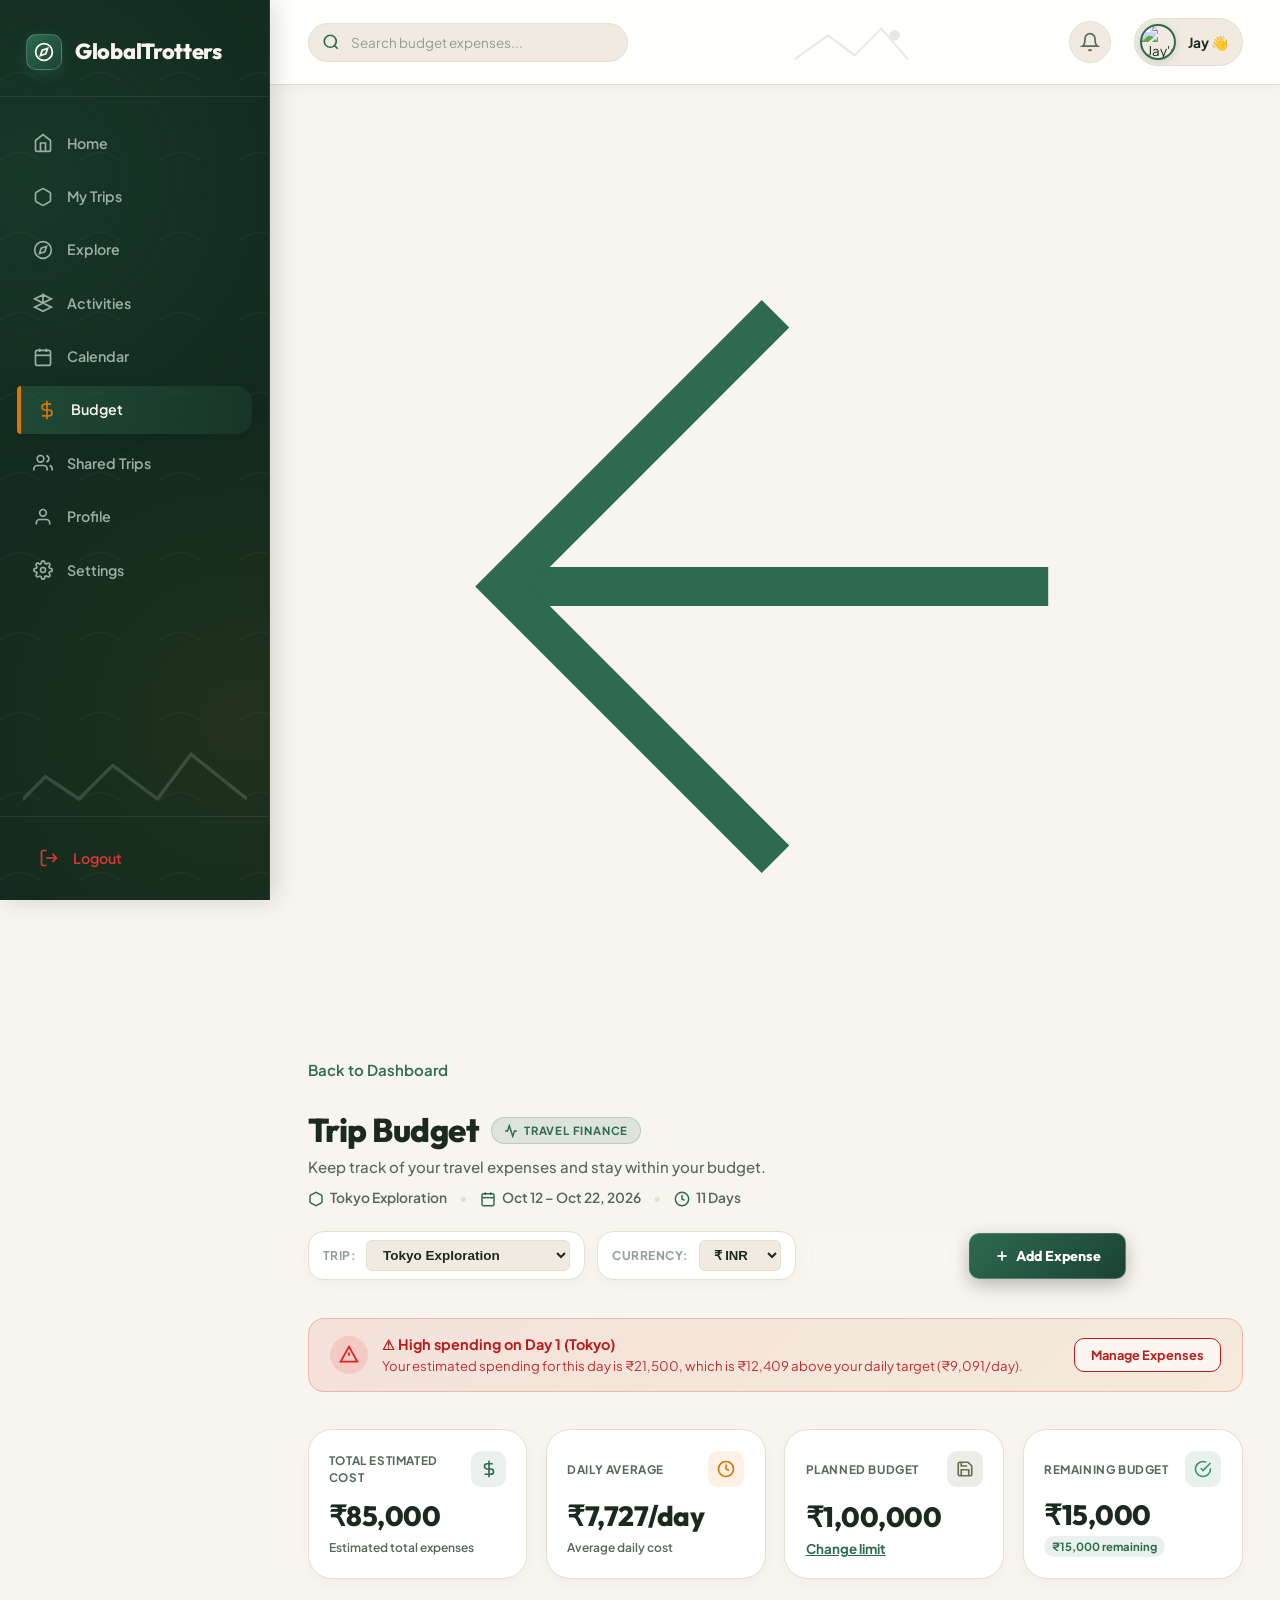
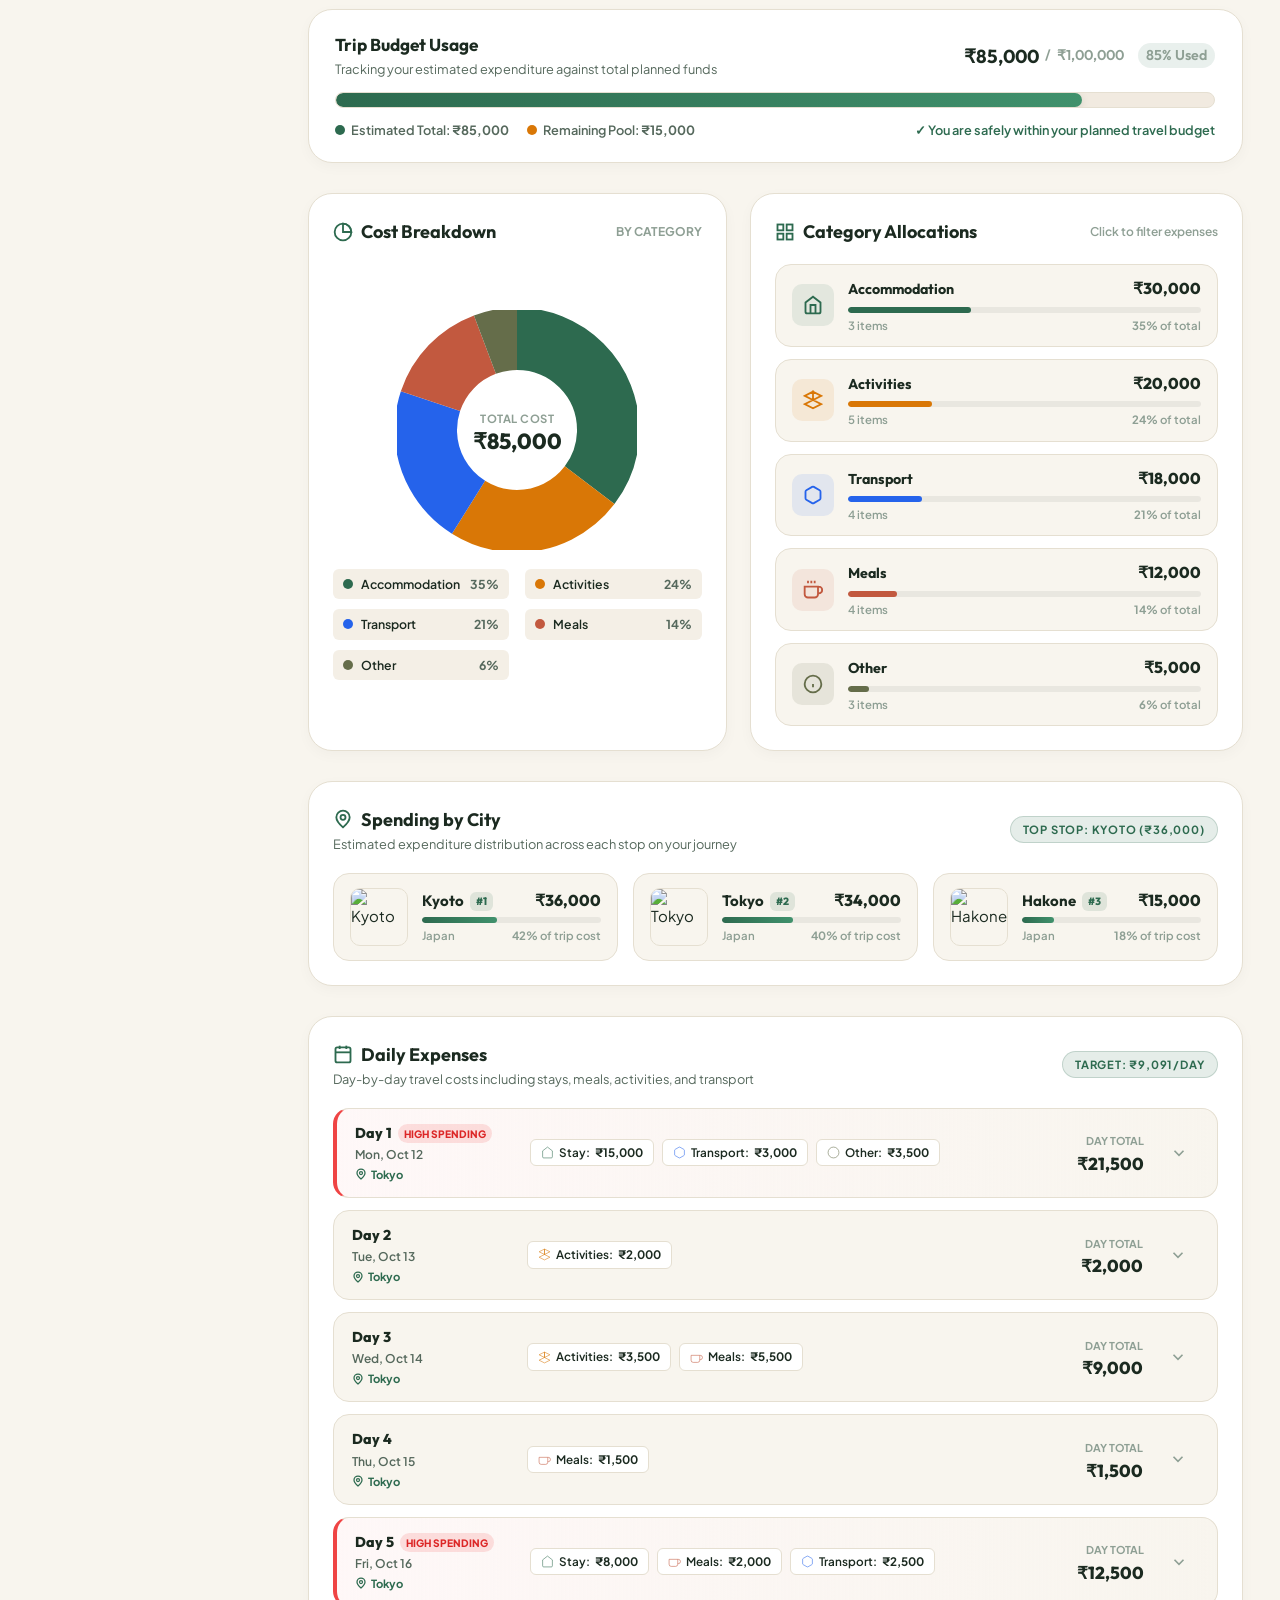
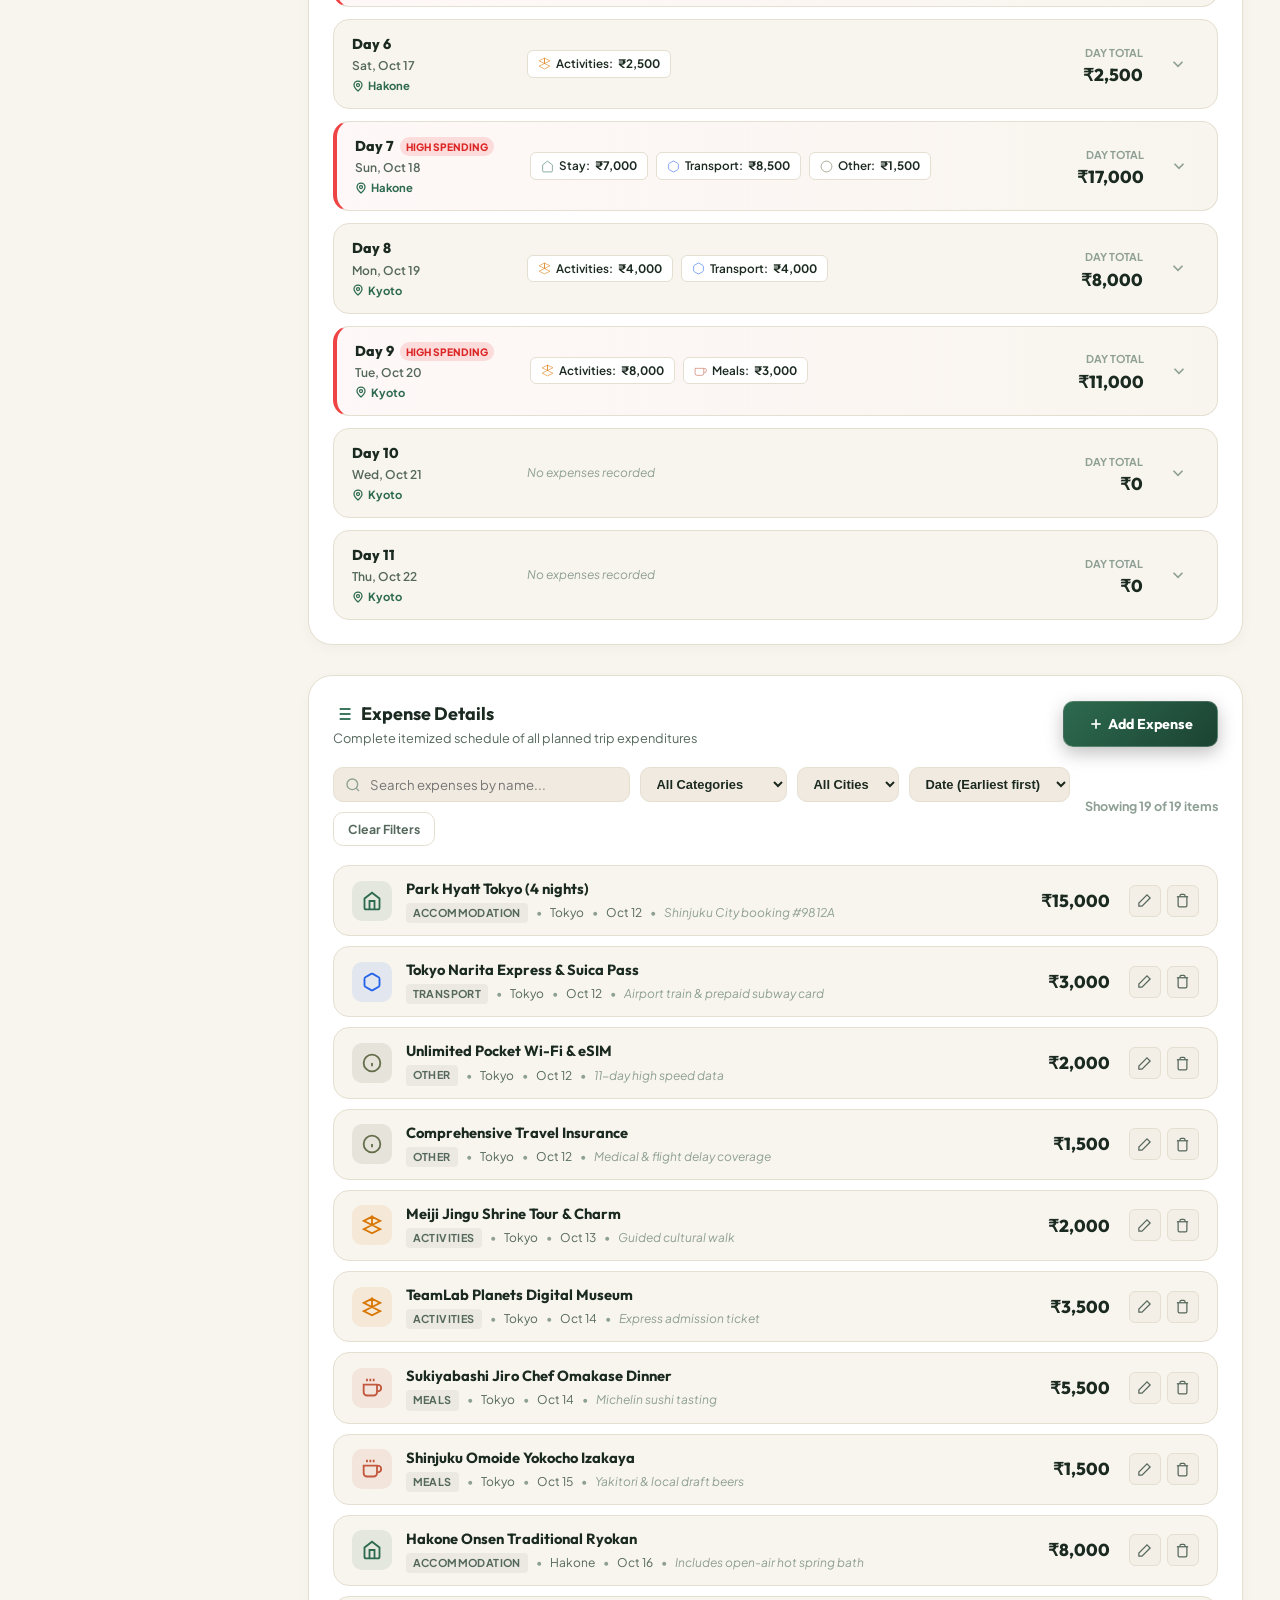
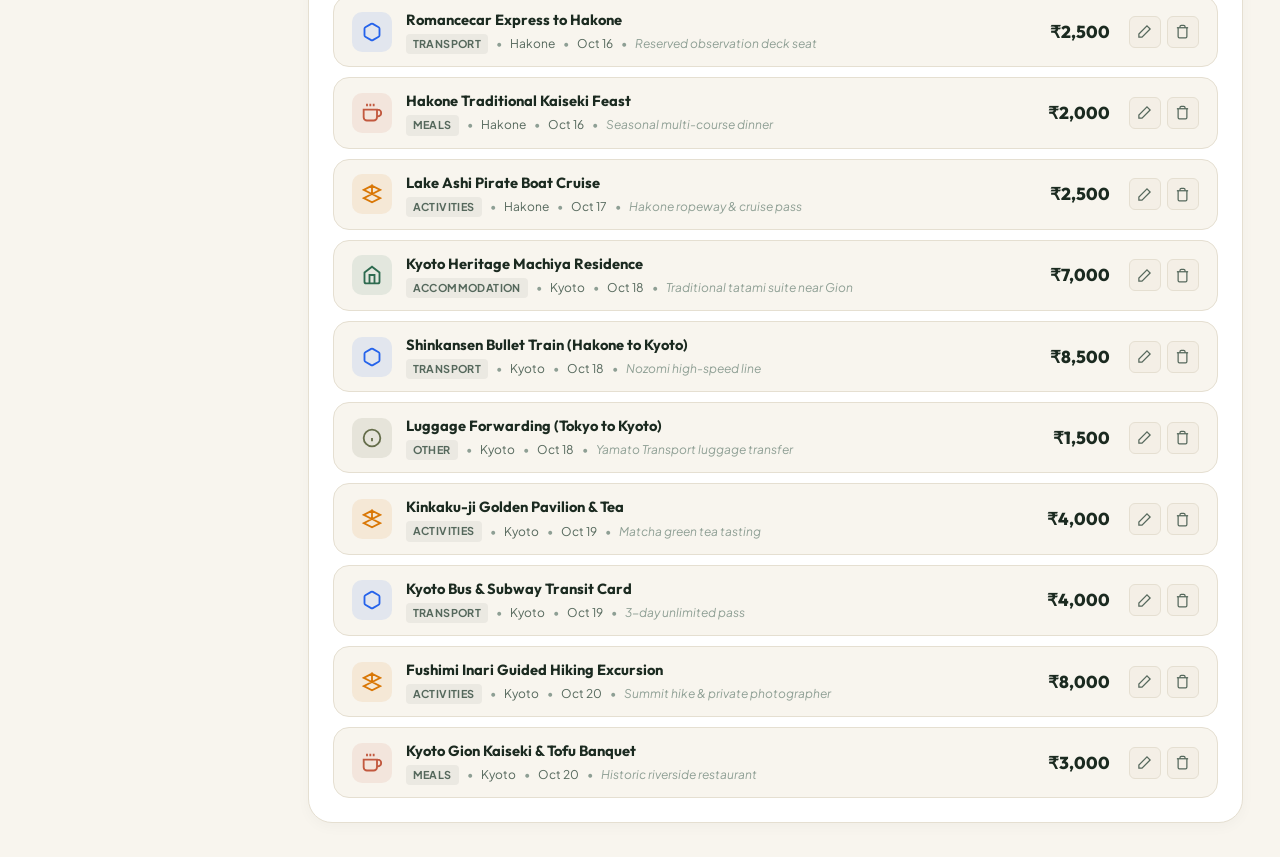
==== commit 5b9fe31b: "dashboard and calender bug solve" ====
--- a/budget.html
+++ b/budget.html
@@ -44,26 +44,26 @@
           <svg viewBox="0 0 24 24"><polygon points="12 2 2 7 12 12 22 7 12 2 12 12 22 17 12 22 2 17 12 12"/></svg>
           Activities
         </a>
-        <button class="nav-link" onclick="showSimulatedAction('Navigated to Calendar')">
+        <a href="calendar.html" class="nav-link">
           <svg viewBox="0 0 24 24"><rect x="3" y="4" width="18" height="18" rx="2" ry="2"/><line x1="16" y1="2" x2="16" y2="6"/><line x1="8" y1="2" x2="8" y2="6"/><line x1="3" y1="10" x2="21" y2="10"/></svg>
           Calendar
-        </button>
+        </a>
         <a href="budget.html" class="nav-link active">
           <svg viewBox="0 0 24 24"><line x1="12" y1="1" x2="12" y2="23"/><path d="M17 5H9.5a3.5 3.5 0 0 0 0 7h5a3.5 3.5 0 0 1 0 7H6"/></svg>
           Budget
         </a>
-        <button class="nav-link" onclick="showSimulatedAction('Navigated to Shared Trips')">
+        <a href="shared-itinerary.html" class="nav-link">
           <svg viewBox="0 0 24 24"><path d="M17 21v-2a4 4 0 0 0-4-4H5a4 4 0 0 0-4 4v2"/><circle cx="9" cy="7" r="4"/><path d="M23 21v-2a4 4 0 0 0-3-3.87"/><path d="M16 3.13a4 4 0 0 1 0 7.75"/></svg>
           Shared Trips
-        </button>
-        <button class="nav-link" onclick="showSimulatedAction('Navigated to Profile')">
+        </a>
+        <a href="profile.html" class="nav-link">
           <svg viewBox="0 0 24 24"><path d="M20 21v-2a4 4 0 0 0-4-4H8a4 4 0 0 0-4 4v2"/><circle cx="12" cy="7" r="4"/></svg>
           Profile
-        </button>
-        <button class="nav-link" onclick="showSimulatedAction('Navigated to Settings')">
+        </a>
+        <a href="profile.html#preferences" class="nav-link">
           <svg viewBox="0 0 24 24"><circle cx="12" cy="12" r="3"/><path d="M19.4 15a1.65 1.65 0 0 0 .33 1.82l.06.06a2 2 0 1 1-2.83 2.83l-.06-.06a1.65 1.65 0 0 0-1.82-.33 1.65 1.65 0 0 0-1 1.51V21a2 2 0 0 1-4 0v-.09A1.65 1.65 0 0 0 9 19.4a1.65 1.65 0 0 0-1.82.33l-.06.06a2 2 0 1 1-2.83-2.83l.06-.06a1.65 1.65 0 0 0 .33-1.82 1.65 1.65 0 0 0-1.51-1H3a2 2 0 0 1 0-4h.09A1.65 1.65 0 0 0 4.6 9a1.65 1.65 0 0 0-.33-1.82l-.06-.06a2 2 0 1 1 2.83-2.83l.06.06a1.65 1.65 0 0 0 1.82.33H9a1.65 1.65 0 0 0 1-1.51V3a2 2 0 0 1 4 0v.09a1.65 1.65 0 0 0 1 1.51 1.65 1.65 0 0 0 1.82-.33l.06-.06a2 2 0 1 1 2.83 2.83l-.06.06a1.65 1.65 0 0 0-.33 1.82V9a1.65 1.65 0 0 0 1.51 1H21a2 2 0 0 1 0 4h-.09a1.65 1.65 0 0 0-1.51 1z"/></svg>
           Settings
-        </button>
+        </a>
       </nav>
 
       <div class="sidebar-decor" style="padding: 0 1.5rem; opacity: 0.15;">
--- a/dashboard.css
+++ b/dashboard.css
@@ -59,6 +59,11 @@
   box-sizing: border-box;
   margin: 0;
   padding: 0;
+}
+
+svg {
+  fill: none;
+  stroke: currentColor;
 }
 
 html, body {
